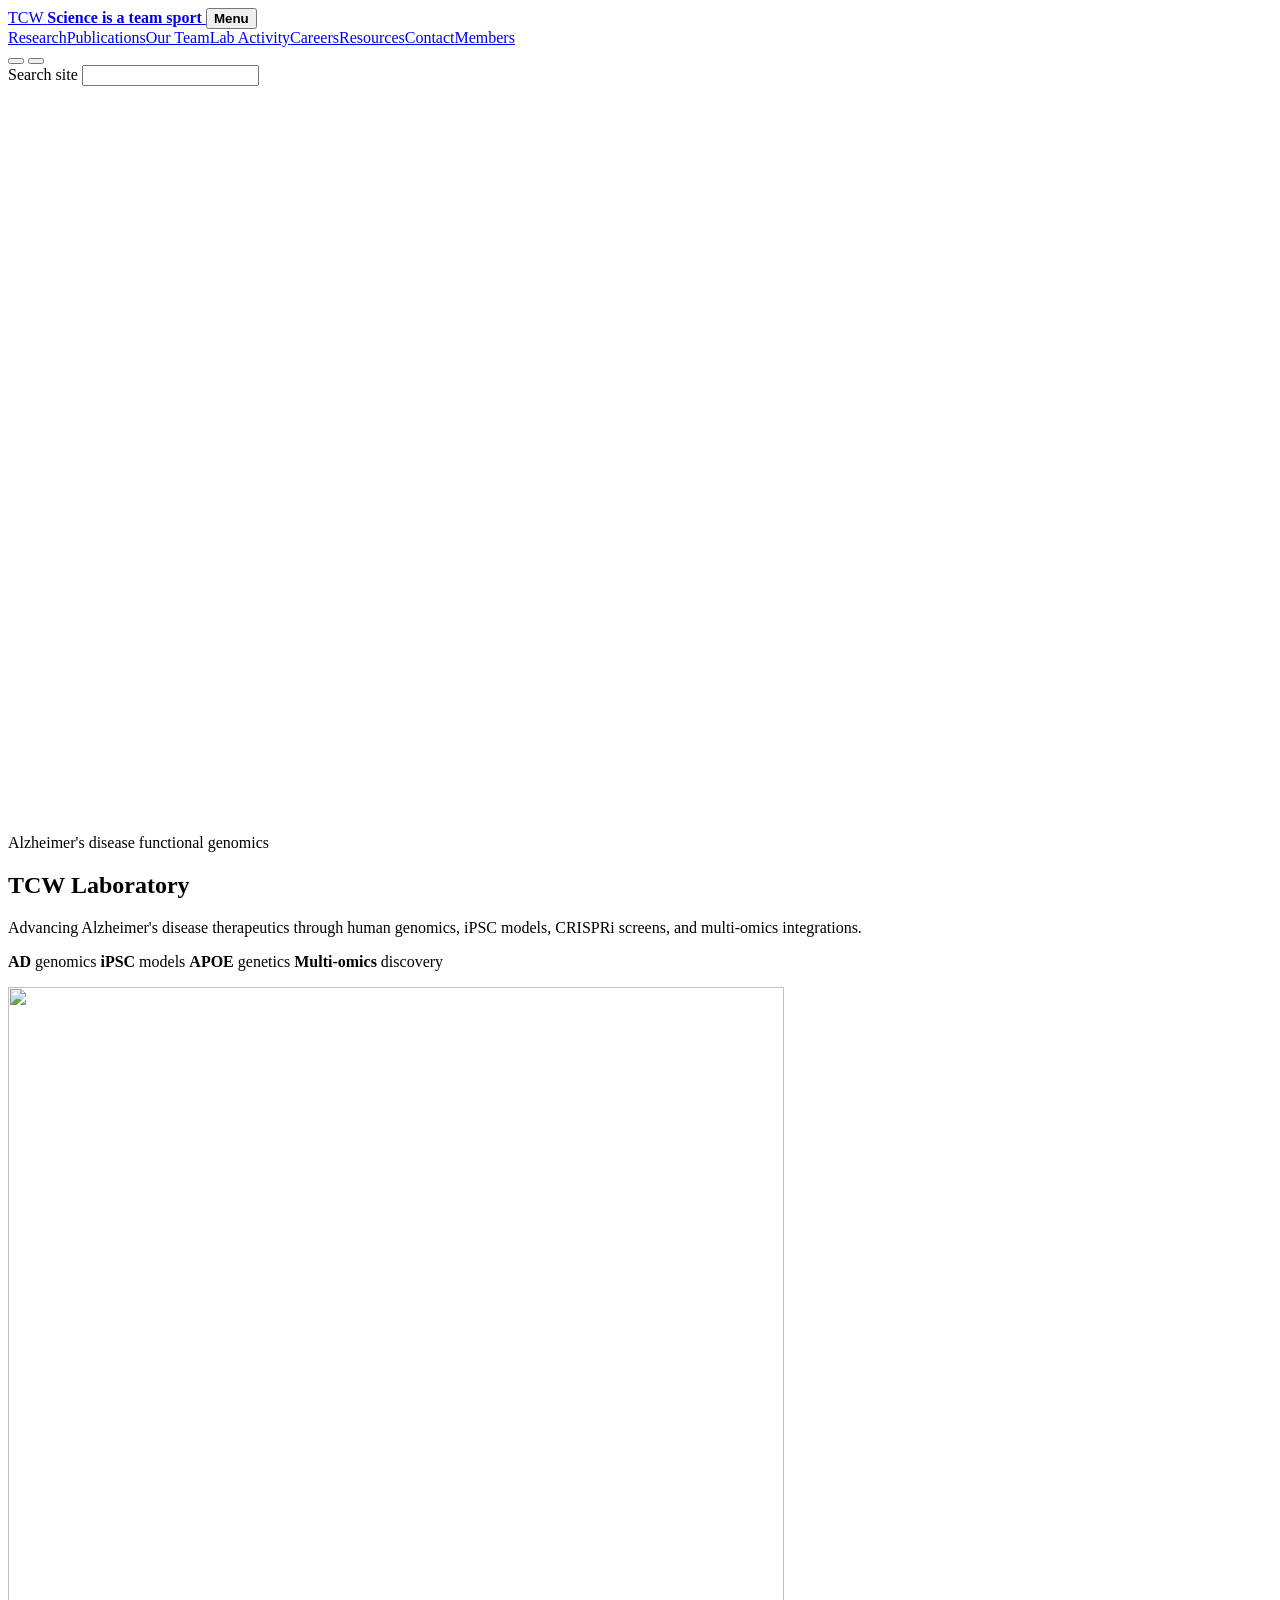
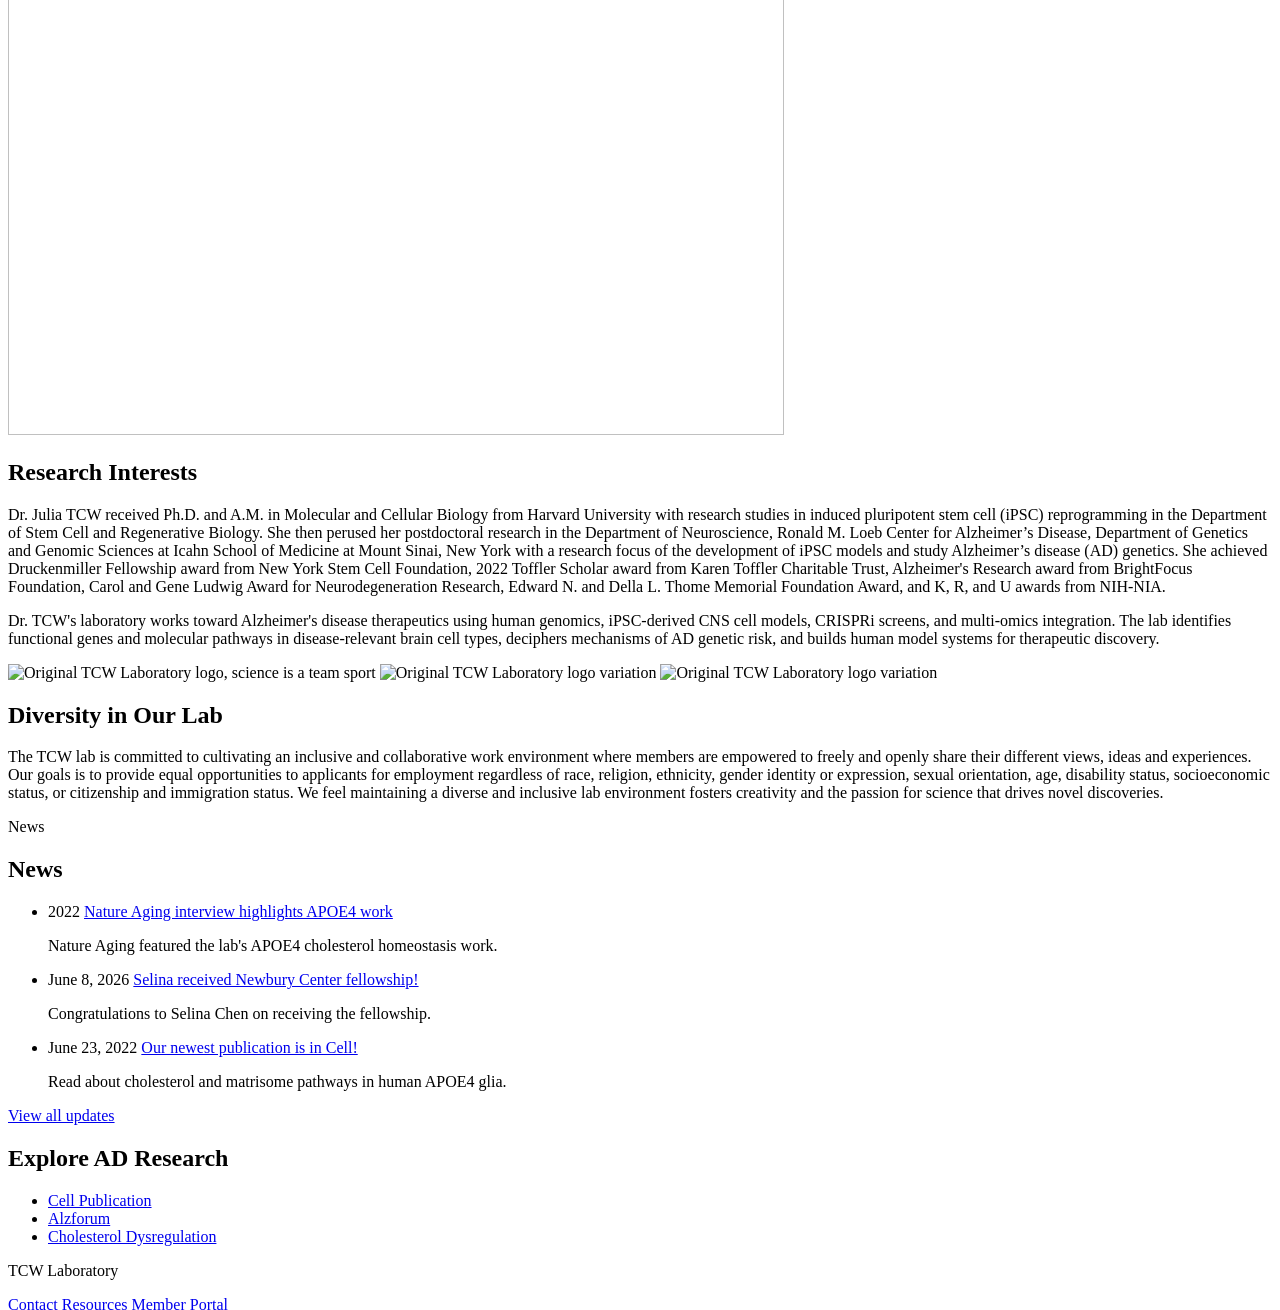
==== index.html @ f15f68be "Swap home and member background motifs" ====
<!doctype html>
<html lang="en" data-theme="light">
<head>
  <meta charset="utf-8">
  <meta name="viewport" content="width=device-width, initial-scale=1">
  <link rel="icon" type="image/png" sizes="512x512" href="/assets/icons/tcw-logo-20260731p.png?v=20260731p">
  <title>Science is a Team Sport | TCW Lab</title>
  <meta name="description" content="Research Interests Dr. Julia TCW received Ph.D. and A.M. in Molecular and Cellular Biology from Harvard University with research studies in induced pluripo...">
  <link rel="stylesheet" href="assets/css/styles.css?v=20260813f">
  <script src="assets/js/site.js?v=20260910a" defer></script>
</head>
<body class="page-home is-home">
  <header class="site-header">
    <a class="brand" href="./" aria-label="TCW Lab home">
      <span class="brand-mark">TCW</span>
      <span class="brand-copy">
        <strong>Science is a team sport</strong>
      </span>
    </a>
    <button class="nav-toggle" type="button" aria-expanded="false" aria-controls="nav-menu"><span></span><span></span><span></span><b>Menu</b></button>
    <nav class="nav-menu" id="nav-menu" aria-label="Primary navigation"><a class="" href="research-programs/">Research</a><a class="" href="publications/">Publications</a><a class="" href="ourteam/">Our Team</a><a class="" href="ourteam/activity/">Lab Activity</a><a class="" href="careers/">Careers</a><a class="" href="resources/">Resources</a><a class="" href="contact/">Contact</a><a class="" href="member/">Members</a></nav>
    <div class="nav-actions">
      <button class="music-toggle" type="button" data-music-toggle aria-pressed="false" aria-label="Allow soft background music" title="Allow music"><span></span></button>
      <button class="search-toggle" type="button" aria-expanded="false" aria-controls="site-search" aria-label="Search site"></button>
    </div>
  </header>
  <form class="site-search" id="site-search" role="search">
    <label>
      <span>Search site</span>
      <input type="search" id="site-search-input" autocomplete="off">
    </label>
    <div class="search-results" id="site-search-results"></div>
  </form>
  <main>
    <section class="hero">
      <div class="glial-field" aria-hidden="true">
        <span class="glial-cell glial-cell-1"></span>
        <span class="glial-cell glial-cell-2"></span>
        <span class="glial-cell glial-cell-3"></span>
        <span class="glial-cell glial-cell-4"></span>
        <span class="glial-cell glial-cell-5"></span>
        <span class="glial-cell glial-cell-6"></span>
        <span class="glial-cell glial-cell-7"></span>
        <span class="glial-cell glial-cell-8"></span>
        <span class="glial-cell glial-cell-9"></span>
        <span class="glial-cell glial-cell-10"></span>
        <span class="glial-cell glial-cell-11"></span>
        <span class="glial-cell glial-cell-12"></span>
        <span class="glial-cell glial-cell-13"></span>
        <span class="glial-cell glial-cell-14"></span>
        <span class="glial-cell glial-cell-15"></span>
        <span class="glial-cell glial-cell-16"></span>
        <span class="glial-cell glial-cell-17"></span>
        <span class="glial-cell glial-cell-18"></span>
        <span class="glial-cell glial-cell-19"></span>
        <span class="glial-cell glial-cell-20"></span>
      </div>
      <div class="hero-inner">
        <p class="hero-eyebrow">Alzheimer's disease functional genomics</p>
        <h1>TCW Laboratory</h1>
        <p class="hero-subtitle">Advancing Alzheimer's disease therapeutics through human genomics, iPSC models, CRISPRi screens, and multi-omics integrations.</p>
        <div class="hero-metrics" aria-label="Research pillars">
          <span><strong>AD</strong> genomics</span>
          <span><strong>iPSC</strong> models</span>
          <span><strong>APOE</strong> genetics</span>
          <span><strong>Multi-omics</strong> discovery</span>
        </div>
      </div>
    </section>
    <section class="wrapper">
      <div class="content-layout has-sidebar">
        <article class="page-content">
          <p><picture><source srcset="assets/images/home-microscopy-collage-clean.webp" type="image/webp"><img loading="lazy" decoding="async" src="assets/images/home-microscopy-collage-clean.png" alt="" class="aligncenter wp-image-169 size-full" width="776" height="1048" /></picture></p>
<h2>Research Interests</h2>
<p>Dr. Julia TCW received Ph.D. and A.M. in Molecular and Cellular Biology from Harvard University with research studies in induced pluripotent stem cell (iPSC) reprogramming in the Department of Stem Cell and Regenerative Biology. She then perused her postdoctoral research in the Department of Neuroscience, Ronald M. Loeb Center for Alzheimer’s Disease, Department of Genetics and Genomic Sciences at Icahn School of Medicine at Mount Sinai, New York with a research focus of the development of iPSC models and study Alzheimer’s disease (AD) genetics. She achieved Druckenmiller Fellowship award from New York Stem Cell Foundation, 2022 Toffler Scholar award from Karen Toffler Charitable Trust, Alzheimer's Research award from BrightFocus Foundation, Carol and Gene Ludwig Award for Neurodegeneration Research, Edward N. and Della L. Thome Memorial Foundation Award, and K, R, and U awards from NIH-NIA.</p>
<p>Dr. TCW's laboratory works toward Alzheimer's disease therapeutics using human genomics, iPSC-derived CNS cell models, CRISPRi screens, and multi-omics integration. The lab identifies functional genes and molecular pathways in disease-relevant brain cell types, deciphers mechanisms of AD genetic risk, and builds human model systems for therapeutic discovery.</p>
<div class="home-logo-strip" aria-label="Original TCW Laboratory logo artwork">
  <img loading="lazy" src="assets/images/tcw-laboratory-logo-2-1-636x472.jpg" alt="Original TCW Laboratory logo, science is a team sport">
  <img loading="lazy" src="assets/images/tcw-laboratory-logo-1-2-636x468.jpg" alt="Original TCW Laboratory logo variation">
  <img loading="lazy" src="assets/images/tcw-laboratory-logo-3-636x471.jpg" alt="Original TCW Laboratory logo variation">
</div>

<h2>Diversity in Our Lab</h2>
<p><span>The TCW lab is committed to cultivating an inclusive and collaborative work environment where members are empowered to freely and openly share their different views, ideas and experiences. Our goals is to provide equal opportunities to applicants for employment regardless of race, religion, ethnicity, gender identity or expression, sexual orientation, age, disability status, socioeconomic status, or citizenship and immigration status. We feel maintaining a diverse and inclusive lab environment fosters creativity and the passion for science that drives novel discoveries.</span></p>
        </article>
        
    <aside class="sidebar-stack" aria-label="Explore more">
      <section class="sidebar-card" aria-labelledby="home-news-title">
        <div class="section-kicker">News</div>
        <h2 id="home-news-title">News</h2>
        <ul class="sidebar-news-list">
          <li>
            <time>2022</time>
            <a href="https://www.nature.com/articles/s43587-022-00256-2.epdf?sharing_token=GrUQ68XperuvW8iguf1MMdRgN0jAjWel9jnR3ZoTv0Pnvp0rwzcstVsDzMecyAHcFbe-FD23JvAay-bQAYgo06TgH6niiUEuX54lyopUMKMM7nhMa8x1OG311rOZaKUXClm1imnT-lPUwXIr7tibKD42dQ9bdgnknlqXozRS3X0%3D">Nature Aging interview highlights APOE4 work</a>
            <p>Nature Aging featured the lab's APOE4 cholesterol homeostasis work.</p>
          </li>
          <li>
            <time>June 8, 2026</time>
            <a href="posts/selina-received-newbury-center-fellowship/">Selina received Newbury Center fellowship!</a>
            <p>Congratulations to Selina Chen on receiving the fellowship.</p>
          </li>
          <li>
            <time>June 23, 2022</time>
            <a href="posts/analysis-of-cholesterol-and-matrisome-pathways-in-glia-is-published-in-molecular-cell/">Our newest publication is in Cell!</a>
            <p>Read about cholesterol and matrisome pathways in human APOE4 glia.</p>
          </li>
        </ul>
        <a class="text-link" href="ourteam/activity/">View all updates</a>
      </section>
      <section class="sidebar-card" aria-labelledby="related-links-title">
        <h2 id="related-links-title">Explore AD Research</h2>
        <ul>
          <li><a href="https://www.cell.com/cell/fulltext/S0092-8674(22)00648-1">Cell Publication</a></li>
          <li><a href="https://www.alzforum.org/">Alzforum</a></li>
          <li><a href="https://www.alzforum.org/news/research-news/cholesterol-dysregulation-early-step-tau-pathology">Cholesterol Dysregulation</a></li>
        </ul>
      </section>
    </aside>
      </div>
    </section>
  </main>
  <footer class="site-footer">
    <p>TCW Laboratory</p>
    <nav aria-label="Footer navigation">
      <a href="contact/">Contact</a>
      <a href="resources/">Resources</a>
      <a href="member/">Member Portal</a>
    </nav>
  </footer>
</body>
</html>
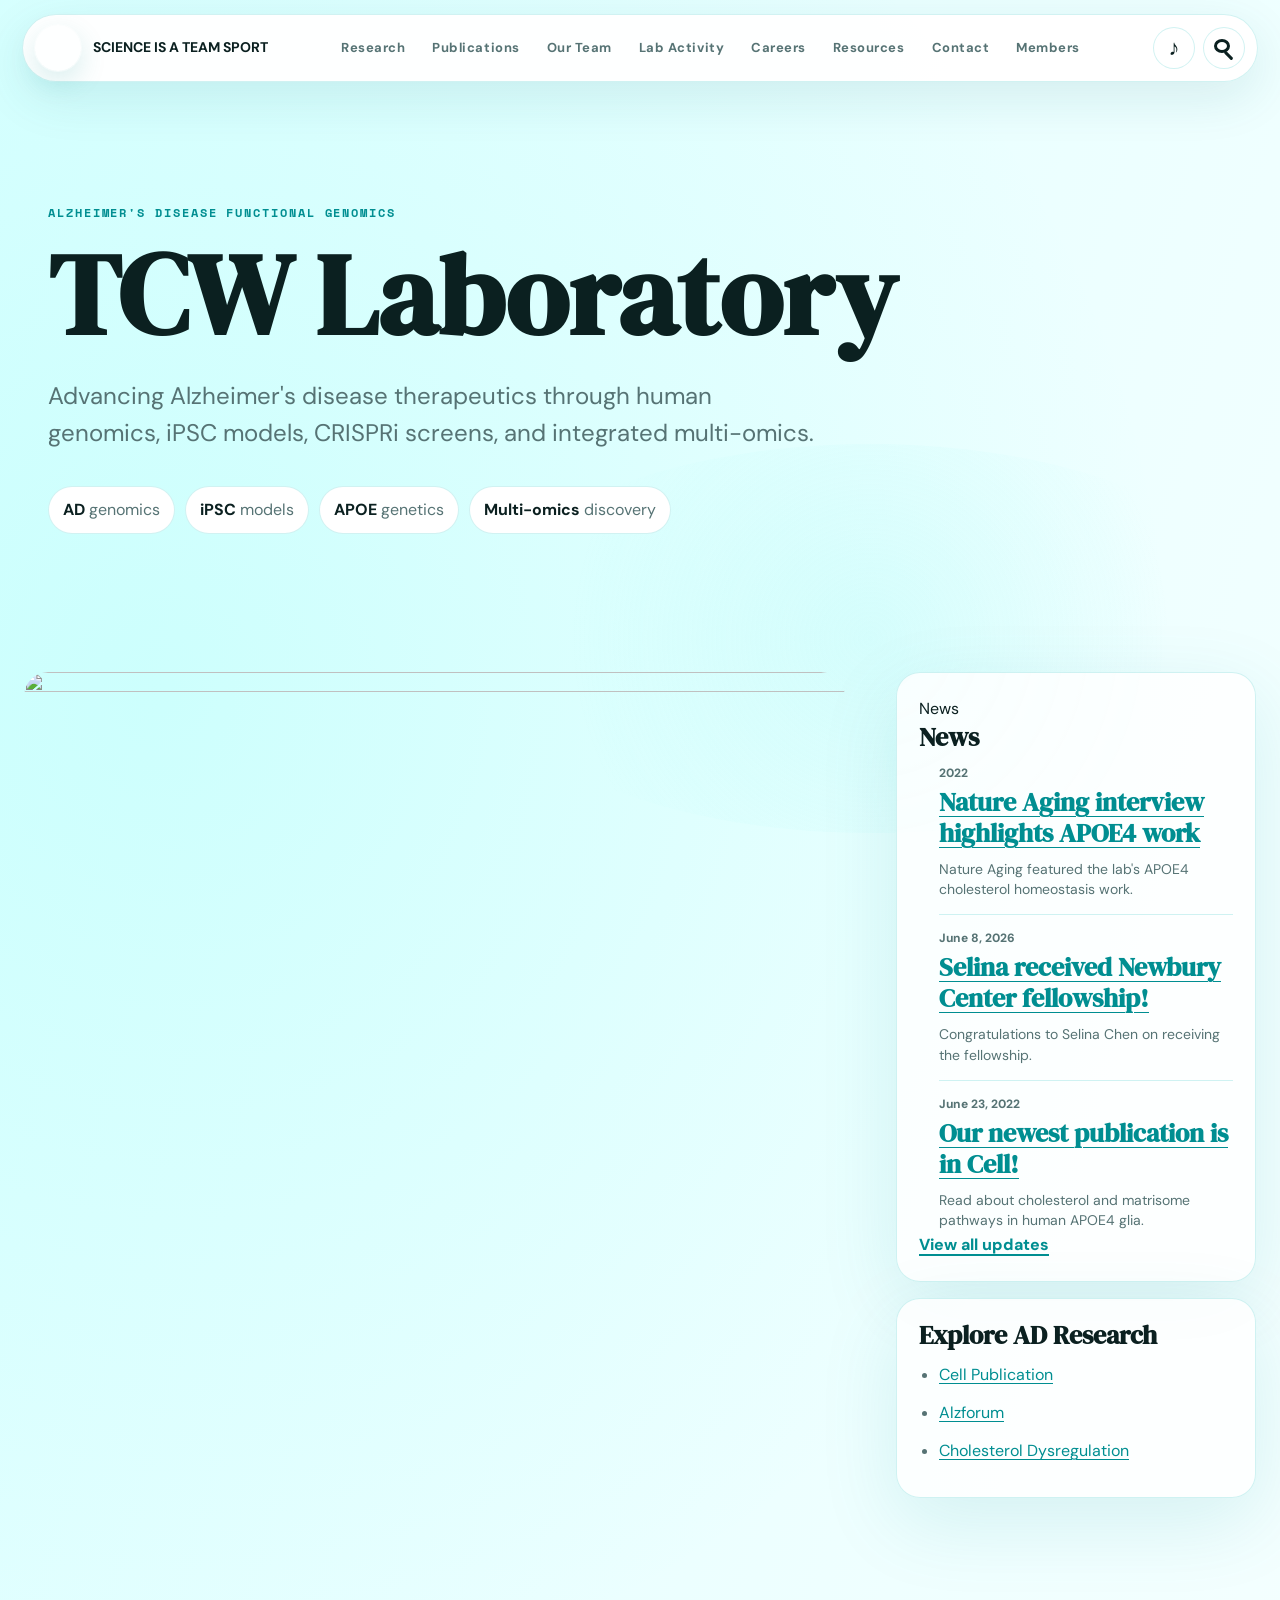
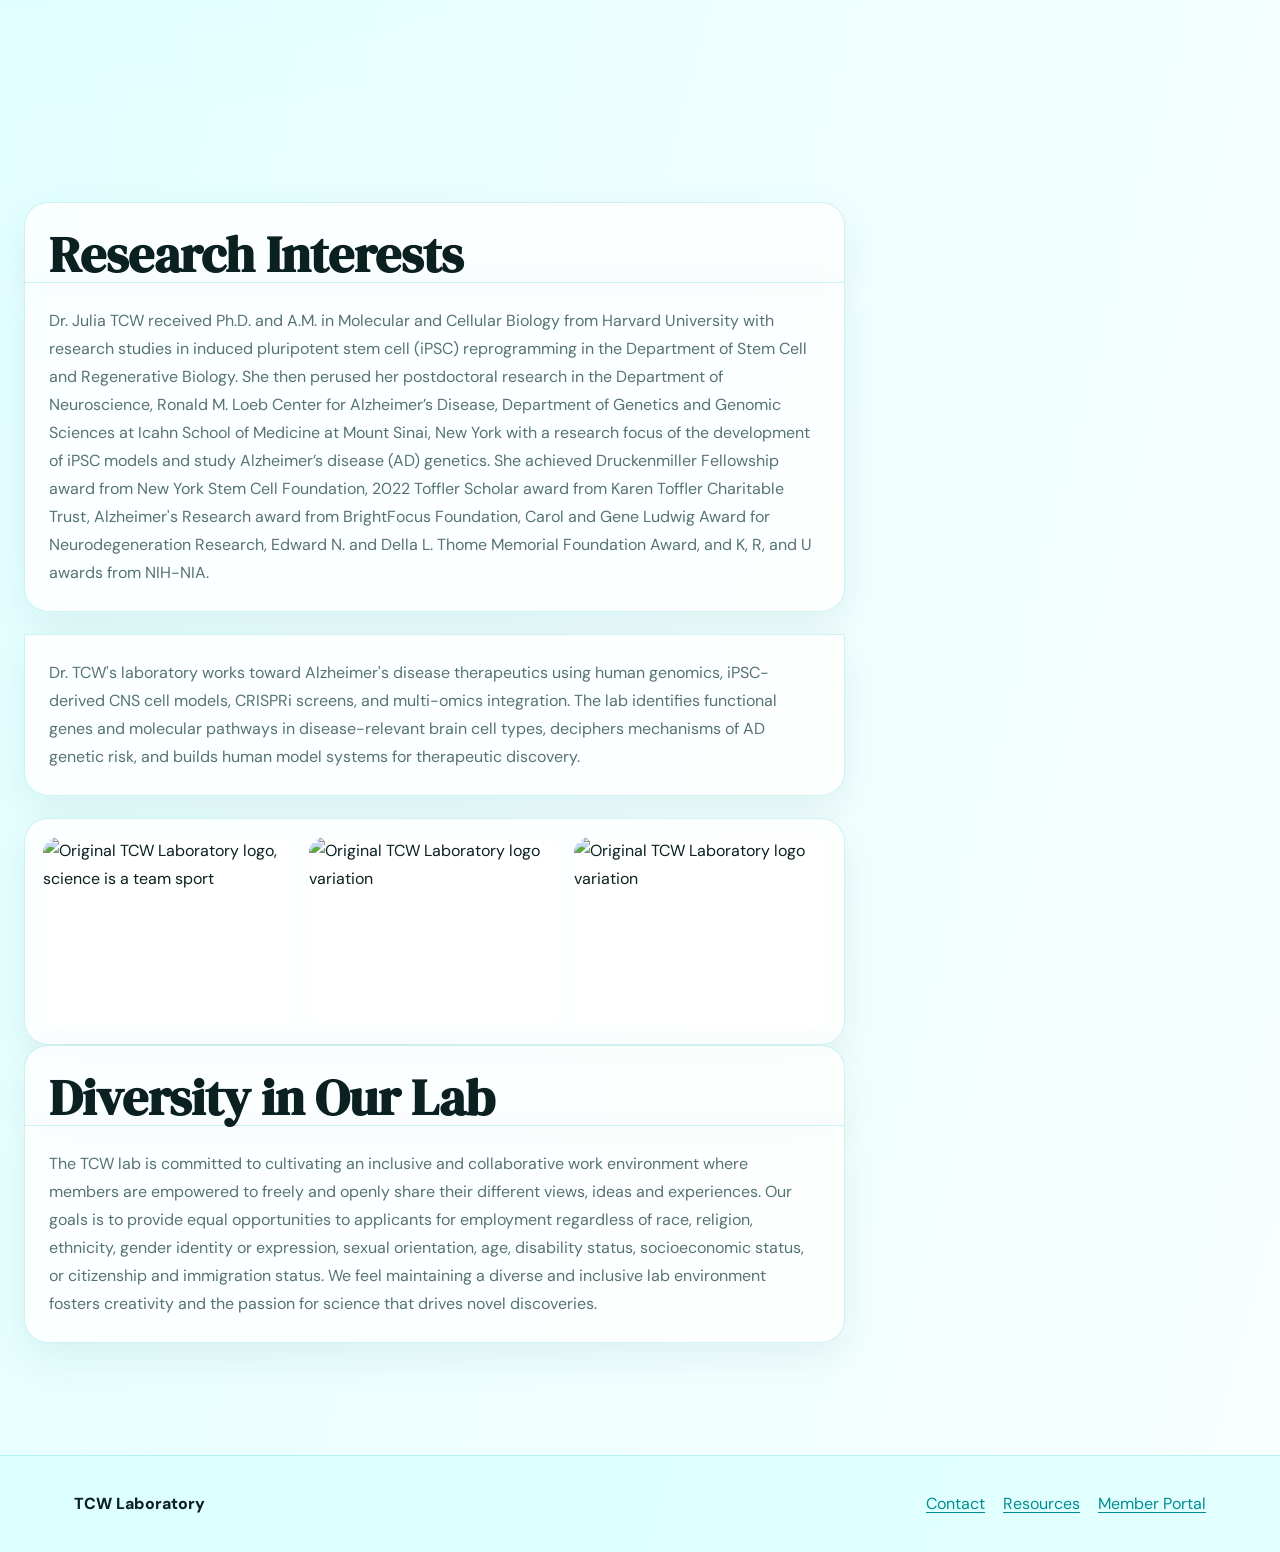
==== commit 2e52a16f: "Update member dashboard resources" ====
--- a/index.html
+++ b/index.html
@@ -6,7 +6,7 @@
   <link rel="icon" type="image/png" sizes="512x512" href="/assets/icons/tcw-logo-20260731p.png?v=20260731p">
   <title>Science is a Team Sport | TCW Lab</title>
   <meta name="description" content="Research Interests Dr. Julia TCW received Ph.D. and A.M. in Molecular and Cellular Biology from Harvard University with research studies in induced pluripo...">
-  <link rel="stylesheet" href="assets/css/styles.css?v=20260813f">
+  <link rel="stylesheet" href="assets/css/styles.css?v=20260910d">
   <script src="assets/js/site.js?v=20260910a" defer></script>
 </head>
 <body class="page-home is-home">
@@ -58,7 +58,7 @@
       <div class="hero-inner">
         <p class="hero-eyebrow">Alzheimer's disease functional genomics</p>
         <h1>TCW Laboratory</h1>
-        <p class="hero-subtitle">Advancing Alzheimer's disease therapeutics through human genomics, iPSC models, CRISPRi screens, and multi-omics integrations.</p>
+        <p class="hero-subtitle">Advancing Alzheimer's disease therapeutics through human genomics, iPSC models, CRISPRi screens, and integrated multi-omics.</p>
         <div class="hero-metrics" aria-label="Research pillars">
           <span><strong>AD</strong> genomics</span>
           <span><strong>iPSC</strong> models</span>
--- a/assets/css/styles.css
+++ b/assets/css/styles.css
@@ -0,0 +1,2032 @@
+@import url("https://fonts.googleapis.com/css2?family=DM+Serif+Display:ital@0;1&family=DM+Sans:wght@300;400;500;600;700&family=Space+Mono:wght@400;700&display=swap");
+
+:root {
+  color-scheme: light;
+  --bg: #efffff;
+  --bg-soft: #d9ffff;
+  --surface: rgba(255, 255, 255, 0.82);
+  --surface-strong: #ffffff;
+  --ink: #0b2020;
+  --muted: #567374;
+  --line: rgba(0, 181, 184, 0.18);
+  --teal: #A2F8F6;
+  --teal-soft: rgba(162, 248, 246, 0.32);
+  --teal-deep: #008e91;
+  --aqua: #A2F8F6;
+  --blue: #6ee8e5;
+  --violet: #A2F8F6;
+  --shadow: 0 24px 80px rgba(0, 142, 145, 0.12);
+  --radius: 28px;
+  --max: 1180px;
+}
+
+html[data-theme="dark"] {
+  color-scheme: dark;
+  --bg: #071112;
+  --bg-soft: #0d1e20;
+  --surface: rgba(14, 30, 32, 0.78);
+  --surface-strong: #102527;
+  --ink: #eafffd;
+  --muted: #95bfc1;
+  --line: rgba(126, 248, 242, 0.18);
+  --teal: #A2F8F6;
+  --teal-soft: rgba(162, 248, 246, 0.14);
+  --teal-deep: #4dd6d2;
+  --blue: #8db5ff;
+  --violet: #b4aaff;
+  --shadow: 0 24px 80px rgba(0, 0, 0, 0.36);
+}
+
+*,
+*::before,
+*::after {
+  box-sizing: border-box;
+}
+
+html {
+  scroll-behavior: smooth;
+}
+
+body {
+  min-height: 100vh;
+  margin: 0;
+  background:
+    radial-gradient(circle at 8% 20%, rgba(117, 244, 240, 0.24), transparent 34%),
+    radial-gradient(circle at 78% 18%, rgba(162, 248, 246, 0.16), transparent 34%),
+    linear-gradient(112deg, rgba(162, 248, 246, 0.3), rgba(239, 255, 255, 0.7) 56%, rgba(217, 255, 255, 0.38)),
+    var(--bg);
+  color: var(--ink);
+  font-family: "DM Sans", Arial, Helvetica, sans-serif;
+  font-size: 16px;
+  line-height: 1.75;
+  overflow-x: hidden;
+}
+
+body.page-home {
+  background:
+    radial-gradient(circle at 12% 22%, rgba(99, 255, 242, 0.16), transparent 38%),
+    linear-gradient(105deg, #dcffff 0%, #efffff 62%, #f8ffff 100%);
+}
+
+body.intro-lock {
+  overflow: hidden;
+}
+
+.site-intro {
+  position: fixed;
+  inset: 0;
+  z-index: 999;
+  display: grid;
+  place-items: center;
+  padding: 24px;
+  background:
+    radial-gradient(circle at 50% 42%, rgba(162, 248, 246, 0.42), transparent 28%),
+    radial-gradient(circle at 20% 18%, rgba(255, 217, 102, 0.16), transparent 24%),
+    radial-gradient(circle at 78% 28%, rgba(216, 144, 255, 0.15), transparent 26%),
+    linear-gradient(145deg, #f7ffff, #d9ffff 58%, #ecfffd);
+  color: #061112;
+  text-align: center;
+  transition: opacity 720ms ease, visibility 720ms ease;
+}
+
+.site-intro::before,
+.site-intro::after {
+  content: "";
+  position: absolute;
+  width: min(72vw, 720px);
+  aspect-ratio: 1;
+  border: 1px solid rgba(0, 142, 145, 0.12);
+  border-radius: 50%;
+  animation: intro-orbit 6s ease-in-out infinite;
+}
+
+.site-intro::after {
+  width: min(58vw, 520px);
+  animation-delay: -2.5s;
+}
+
+.site-intro.leaving {
+  opacity: 0;
+  visibility: hidden;
+}
+
+.site-intro > * {
+  position: relative;
+  z-index: 1;
+}
+
+.intro-mark {
+  display: grid;
+  place-items: center;
+  width: 116px;
+  height: 116px;
+  margin: 0 auto 24px;
+  border-radius: 50%;
+  background: url("../icons/tcw-logo-20260731p.png") center / cover no-repeat;
+  color: transparent;
+  box-shadow: 0 22px 58px rgba(0, 142, 145, 0.22);
+  text-indent: -999px;
+  overflow: hidden;
+  animation: intro-heartbeat 1.45s ease-in-out infinite;
+}
+
+.intro-kicker {
+  margin: 16px 0 0;
+  color: var(--teal-deep);
+  font-family: "Space Mono", monospace;
+  font-size: 13px;
+  font-weight: 700;
+  letter-spacing: 0.18em;
+  text-transform: uppercase;
+}
+
+.site-intro h2 {
+  max-width: 900px;
+  margin: 0;
+  font-size: clamp(62px, 12vw, 142px);
+  line-height: 0.95;
+}
+
+.intro-music {
+  appearance: none;
+  margin-top: 18px;
+  border: 1px solid rgba(0, 142, 145, 0.34);
+  border-radius: 999px;
+  background: rgba(255, 255, 255, 0.84);
+  color: #061112;
+  cursor: pointer;
+  font: inherit;
+  font-size: 14px;
+  font-weight: 800;
+  min-height: 38px;
+  padding: 8px 18px;
+  box-shadow: 0 10px 28px rgba(0, 142, 145, 0.16);
+}
+
+.intro-music[aria-pressed="true"] {
+  background: #061112;
+  color: #efffff;
+}
+
+.intro-pulse {
+  display: flex;
+  justify-content: center;
+  gap: 10px;
+  margin-top: 28px;
+}
+
+.intro-pulse span {
+  width: 9px;
+  height: 9px;
+  border-radius: 50%;
+  background: var(--teal-deep);
+  animation: intro-dot 1.2s ease-in-out infinite;
+}
+
+.intro-pulse span:nth-child(2) {
+  animation-delay: 0.18s;
+  background: #61c648;
+}
+
+.intro-pulse span:nth-child(3) {
+  animation-delay: 0.36s;
+  background: #dc3a5f;
+}
+
+@keyframes intro-heartbeat {
+  0%, 34%, 100% { transform: scale(1); }
+  12% { transform: scale(1.08); }
+  22% { transform: scale(0.985); }
+}
+
+@keyframes intro-orbit {
+  0%, 100% { transform: scale(0.92) rotate(0deg); opacity: 0.38; }
+  50% { transform: scale(1.04) rotate(8deg); opacity: 0.7; }
+}
+
+@keyframes intro-dot {
+  0%, 100% { transform: translateY(0); opacity: 0.42; }
+  45% { transform: translateY(-8px); opacity: 1; }
+}
+
+a {
+  color: var(--teal-deep);
+  text-decoration-thickness: 1px;
+  text-underline-offset: 0.18em;
+}
+
+a:hover,
+a:focus {
+  color: var(--teal-deep);
+}
+
+img {
+  max-width: 100%;
+  height: auto;
+}
+
+.site-header {
+  position: sticky;
+  top: 0;
+  z-index: 50;
+  display: grid;
+  grid-template-columns: auto minmax(0, 1fr) auto;
+  align-items: center;
+  gap: clamp(10px, 1.3vw, 18px);
+  width: min(calc(100% - 28px), 1320px);
+  margin: 14px auto 0;
+  padding: 10px 12px;
+  border: 1px solid var(--line);
+  border-radius: 999px;
+  background: color-mix(in srgb, var(--surface-strong) 96%, transparent);
+  box-shadow: 0 16px 50px rgba(18, 102, 106, 0.11);
+  backdrop-filter: none;
+}
+
+.page-home .site-header {
+  width: min(calc(100% - 44px), 1480px);
+}
+
+.brand {
+  display: inline-flex;
+  align-items: center;
+  gap: 12px;
+  min-width: 0;
+  color: var(--ink);
+  text-decoration: none;
+}
+
+.brand-mark {
+  display: inline-flex;
+  align-items: center;
+  justify-content: center;
+  width: 46px;
+  height: 46px;
+  border-radius: 50%;
+  background: url("../icons/tcw-logo-20260731p.png") center / cover no-repeat;
+  color: transparent;
+  font-family: "DM Serif Display", Georgia, serif;
+  font-size: 17px;
+  font-weight: 700;
+  letter-spacing: 0.01em;
+  box-shadow: 0 0 0 1px rgba(255, 255, 255, 0.5), 0 10px 28px rgba(0, 142, 145, 0.16);
+  overflow: hidden;
+  text-indent: -999px;
+  animation: logo-heartbeat 4.8s ease-in-out infinite;
+}
+
+@keyframes logo-heartbeat {
+  0%, 12%, 28%, 100% { transform: scale(1); }
+  15% { transform: scale(1.07); }
+  20% { transform: scale(0.985); }
+  24% { transform: scale(1.045); }
+}
+
+.brand-copy strong {
+  display: block;
+  max-width: 190px;
+  font-size: 14px;
+  font-weight: 700;
+  line-height: 1.12;
+  text-transform: uppercase;
+}
+
+.nav-menu {
+  display: flex;
+  justify-content: center;
+  gap: 4px;
+  min-width: 0;
+}
+
+.nav-menu a {
+  display: inline-flex;
+  align-items: center;
+  min-height: 40px;
+  border-radius: 999px;
+  color: var(--muted);
+  font-size: 13px;
+  font-weight: 700;
+  letter-spacing: 0.04em;
+  padding: 0 clamp(9px, 0.9vw, 13px);
+  text-decoration: none;
+  white-space: nowrap;
+  transition: background 180ms ease, color 180ms ease, transform 180ms ease;
+}
+
+.nav-menu a:hover,
+.nav-menu a:focus {
+  color: var(--ink);
+  background: var(--teal-soft);
+}
+
+.nav-menu a.active {
+  background: var(--ink);
+  color: var(--bg);
+}
+
+.nav-actions {
+  display: inline-flex;
+  gap: 8px;
+}
+
+.nav-toggle,
+.search-toggle,
+.music-toggle {
+  appearance: none;
+  border: 1px solid var(--line);
+  border-radius: 999px;
+  background: var(--surface);
+  color: var(--ink);
+  cursor: pointer;
+}
+
+.nav-toggle {
+  display: none;
+  align-items: center;
+  justify-content: center;
+  gap: 5px;
+  width: 42px;
+  min-height: 42px;
+  padding: 0;
+}
+
+.nav-toggle span {
+  display: block;
+  width: 5px;
+  height: 5px;
+  margin: 0;
+  background: currentColor;
+  border-radius: 50%;
+}
+
+.nav-toggle b {
+  position: absolute;
+  width: 1px;
+  height: 1px;
+  overflow: hidden;
+  clip: rect(0 0 0 0);
+}
+
+.music-toggle,
+.search-toggle {
+  position: relative;
+  width: 42px;
+  height: 42px;
+}
+
+.music-toggle span {
+  position: absolute;
+  inset: 9px;
+}
+
+.music-toggle span::before {
+  content: "\266A";
+  position: absolute;
+  inset: 0;
+  display: grid;
+  place-items: center;
+  color: var(--ink);
+  font-size: 22px;
+  font-weight: 900;
+  line-height: 1;
+}
+
+.music-toggle[aria-pressed="true"] {
+  background: var(--ink);
+  color: var(--bg);
+}
+
+.music-toggle[aria-pressed="true"] span::before {
+  color: var(--bg);
+}
+
+.music-toggle[aria-pressed="true"]::after {
+  content: "";
+  position: absolute;
+  right: 9px;
+  top: 9px;
+  width: 7px;
+  height: 7px;
+  border-radius: 50%;
+  background: #61c648;
+  box-shadow: 0 0 0 5px rgba(97, 198, 72, 0.16);
+}
+
+.search-toggle::before {
+  content: "";
+  position: absolute;
+  inset: 11px 14px 15px 10px;
+  border: 3px solid currentColor;
+  border-radius: 50%;
+}
+
+.search-toggle::after {
+  content: "";
+  position: absolute;
+  right: 10px;
+  bottom: 11px;
+  width: 11px;
+  height: 3px;
+  border-radius: 99px;
+  background: currentColor;
+  transform: rotate(45deg);
+}
+
+.site-search {
+  display: none;
+  width: min(calc(100% - 36px), 760px);
+  margin: 12px auto 0;
+  border: 1px solid var(--line);
+  border-radius: 24px;
+  background: var(--surface-strong);
+  padding: 18px;
+  box-shadow: var(--shadow);
+}
+
+.site-search.open {
+  display: block;
+}
+
+.site-search label {
+  display: grid;
+  gap: 8px;
+  font-weight: 700;
+}
+
+.site-search input,
+.form-shell input,
+.form-shell select,
+.form-shell textarea {
+  width: 100%;
+  border: 1px solid var(--line);
+  border-radius: 16px;
+  background: var(--surface-strong);
+  color: var(--ink);
+  font: inherit;
+  line-height: 1.35;
+  padding: 12px 14px;
+}
+
+.form-shell input[type="file"] {
+  padding: 11px 14px;
+}
+
+.honeypot {
+  position: absolute;
+  left: -9999px;
+  opacity: 0;
+  pointer-events: none;
+}
+
+.search-results {
+  display: grid;
+  gap: 8px;
+  margin-top: 12px;
+}
+
+.search-results a {
+  display: block;
+  border: 1px solid var(--line);
+  border-radius: 16px;
+  background: var(--bg-soft);
+  padding: 12px 14px;
+  text-decoration: none;
+}
+
+.hero {
+  position: relative;
+  min-height: clamp(420px, 66vh, 720px);
+  display: grid;
+  align-items: center;
+  overflow: visible;
+  isolation: isolate;
+  margin-top: -96px;
+  background: transparent;
+  padding: 216px 24px 80px;
+}
+
+.is-home .hero {
+  background: transparent;
+}
+
+.hero::before {
+  content: "";
+  position: absolute;
+  inset: auto 0 -35% 36%;
+  height: 62%;
+  border-radius: 50%;
+  background: radial-gradient(circle, rgba(162, 248, 246, 0.24), transparent 66%);
+  filter: none;
+  pointer-events: none;
+  z-index: 1;
+}
+
+.glial-field {
+  position: absolute;
+  inset: 0 0 -150px;
+  z-index: 0;
+  overflow: hidden;
+  pointer-events: none;
+  -webkit-mask-image: linear-gradient(to bottom, transparent 0%, #000 7%, #000 72%, rgba(0, 0, 0, 0.58) 86%, transparent 100%);
+  mask-image: linear-gradient(to bottom, transparent 0%, #000 7%, #000 72%, rgba(0, 0, 0, 0.58) 86%, transparent 100%);
+}
+
+.glial-canvas {
+  position: absolute;
+  inset: 0;
+  z-index: 0;
+  display: block;
+  width: 100%;
+  height: 100%;
+  pointer-events: none;
+  filter: blur(0.18px) saturate(1.28);
+}
+
+.glial-cell {
+  position: absolute;
+  left: var(--x);
+  top: var(--y);
+  --dx: 18px;
+  --dy: 14px;
+  --tx: -10px;
+  --ty: 12px;
+  --mx: 24px;
+  --my: -18px;
+  --nx: -22px;
+  --ny: 20px;
+  --turn: 5deg;
+  --spin: 18deg;
+  --pulse: 7s;
+  --dur: 14s;
+  --delay: 0s;
+  --cell: #49f1ec;
+  --core: #fff3a1;
+  --nucleus: #009ca1;
+  width: var(--s);
+  aspect-ratio: 1;
+  opacity: var(--o);
+  background: transparent;
+  transform: translate3d(-50%, -50%, 0) rotate(var(--r)) scaleX(var(--sx, 1));
+  transform-origin: 50% 50%;
+  animation: glial-drift-loop var(--dur) cubic-bezier(0.45, 0, 0.25, 1) var(--delay) infinite;
+  backface-visibility: hidden;
+  contain: layout paint style;
+  will-change: transform;
+}
+
+.glial-field.canvas-active .glial-cell {
+  animation: none;
+  opacity: 0;
+}
+
+.glial-cell::before,
+.glial-cell::after {
+  content: "";
+  position: absolute;
+  inset: 0;
+}
+
+.glial-cell::before {
+  border-radius: 50%;
+  background:
+    radial-gradient(circle at 50% 50%, color-mix(in srgb, var(--cell) 50%, white) 0 16%, transparent 17%),
+    radial-gradient(ellipse at 50% 50%, color-mix(in srgb, var(--cell) 72%, white) 0 34%, transparent 35%),
+    radial-gradient(ellipse at 18% 48%, color-mix(in srgb, var(--cell) 68%, white) 0 10%, transparent 11%),
+    radial-gradient(ellipse at 82% 48%, color-mix(in srgb, var(--cell) 68%, white) 0 10%, transparent 11%),
+    radial-gradient(ellipse at 52% 16%, color-mix(in srgb, var(--cell) 64%, white) 0 9%, transparent 10%),
+    radial-gradient(ellipse at 50% 84%, color-mix(in srgb, var(--cell) 64%, white) 0 9%, transparent 10%);
+  transform-origin: 50% 50%;
+  animation: glial-shape-pulse var(--pulse) ease-in-out var(--delay) infinite;
+  will-change: transform, opacity;
+}
+
+.glial-cell::after {
+  inset: 34%;
+  border: 2px solid color-mix(in srgb, var(--cell) 64%, white);
+  border-radius: 50%;
+  background:
+    radial-gradient(circle at 54% 46%, white 0 13%, transparent 14%),
+    radial-gradient(circle, var(--core) 0 52%, var(--nucleus) 53% 100%);
+  transform-origin: 50% 50%;
+  animation: glial-core-pulse calc(var(--pulse) * 0.72) ease-in-out var(--delay) infinite;
+  will-change: transform;
+}
+
+.glial-cell-1,
+.glial-cell-7,
+.glial-cell-13,
+.glial-cell-19 { --cell: #2bf8f2; --core: #efffff; --nucleus: #00aeb2; }
+
+.glial-cell-2,
+.glial-cell-8,
+.glial-cell-14,
+.glial-cell-20 { --cell: #cb85ff; --core: #fff7b1; --nucleus: #9e59e8; }
+
+.glial-cell-3,
+.glial-cell-9,
+.glial-cell-15 { --cell: #c6f25a; --core: #fff3a1; --nucleus: #7fb934; }
+
+.glial-cell-4,
+.glial-cell-10,
+.glial-cell-16 { --cell: #7fdcff; --core: #f6ffff; --nucleus: #1499d1; }
+
+.glial-cell-5,
+.glial-cell-11,
+.glial-cell-17 { --cell: #ffe05a; --core: #fff8c8; --nucleus: #d8a900; }
+
+.glial-cell-6,
+.glial-cell-12,
+.glial-cell-18 { --cell: #ff9ad9; --core: #fff0ad; --nucleus: #df58b2; }
+
+.glial-cell-1 { --x: 4%; --y: 17%; --s: 96px; --o: 0.86; --r: -18deg; --sx: 1.08; --dx: 52px; --dy: -38px; --tx: -34px; --ty: 31px; --mx: 76px; --my: 21px; --nx: -48px; --ny: -28px; --turn: 18deg; --spin: 42deg; --pulse: 6.2s; --dur: 14s; --delay: -1.2s; }
+.glial-cell-2 { --x: 17%; --y: 11%; --s: 52px; --o: 0.76; --r: 22deg; --dx: -38px; --dy: 44px; --tx: 31px; --ty: -26px; --mx: -58px; --my: -19px; --nx: 43px; --ny: 35px; --turn: 16deg; --spin: -36deg; --pulse: 5.4s; --dur: 11.5s; --delay: -3.8s; }
+.glial-cell-3 { --x: 30%; --y: 21%; --s: 74px; --o: 0.7; --r: -9deg; --dx: 54px; --dy: 39px; --tx: -36px; --ty: -42px; --mx: 24px; --my: 55px; --nx: -58px; --ny: 8px; --turn: 17deg; --spin: 40deg; --pulse: 6.8s; --dur: 15.5s; --delay: -2.4s; }
+.glial-cell-4 { --x: 45%; --y: 13%; --s: 58px; --o: 0.72; --r: 15deg; --sx: 0.92; --dx: -48px; --dy: -33px; --tx: 41px; --ty: 28px; --mx: -19px; --my: 52px; --nx: 55px; --ny: -18px; --turn: 15deg; --spin: -38deg; --pulse: 5.9s; --dur: 12.8s; --delay: -0.7s; }
+.glial-cell-5 { --x: 62%; --y: 19%; --s: 68px; --o: 0.78; --r: -24deg; --dx: 62px; --dy: -35px; --tx: -39px; --ty: 36px; --mx: 50px; --my: 48px; --nx: -66px; --ny: -12px; --turn: 18deg; --spin: 46deg; --pulse: 6.4s; --dur: 14.5s; --delay: -4.1s; }
+.glial-cell-6 { --x: 86%; --y: 16%; --s: 88px; --o: 0.82; --r: 28deg; --dx: -66px; --dy: 42px; --tx: 44px; --ty: -34px; --mx: -28px; --my: -57px; --nx: 62px; --ny: 24px; --turn: 17deg; --spin: -44deg; --pulse: 6.7s; --dur: 15s; --delay: -2s; }
+.glial-cell-7 { --x: 97%; --y: 38%; --s: 118px; --o: 0.68; --r: -12deg; --dx: -82px; --dy: -54px; --tx: 48px; --ty: 38px; --mx: -64px; --my: 52px; --nx: 22px; --ny: -66px; --turn: 14deg; --spin: 34deg; --pulse: 7.3s; --dur: 17s; --delay: -5.4s; }
+.glial-cell-8 { --x: 7%; --y: 73%; --s: 82px; --o: 0.76; --r: 8deg; --dx: 54px; --dy: 56px; --tx: -42px; --ty: -31px; --mx: 67px; --my: -24px; --nx: -28px; --ny: 46px; --turn: 17deg; --spin: -42deg; --pulse: 6.1s; --dur: 13.8s; --delay: -3.1s; }
+.glial-cell-9 { --x: 22%; --y: 76%; --s: 48px; --o: 0.86; --r: -33deg; --dx: -39px; --dy: 48px; --tx: 35px; --ty: -39px; --mx: -54px; --my: -25px; --nx: 46px; --ny: 30px; --turn: 16deg; --spin: 38deg; --pulse: 5.2s; --dur: 11s; --delay: -1.8s; }
+.glial-cell-10 { --x: 43%; --y: 75%; --s: 58px; --o: 0.64; --r: 19deg; --sx: 1.12; --dx: 49px; --dy: -52px; --tx: -38px; --ty: 35px; --mx: 16px; --my: 57px; --nx: -55px; --ny: -21px; --turn: 15deg; --spin: -36deg; --pulse: 5.8s; --dur: 12.5s; --delay: -4.7s; }
+.glial-cell-11 { --x: 62%; --y: 55%; --s: 92px; --o: 0.7; --r: -7deg; --dx: -58px; --dy: 43px; --tx: 41px; --ty: -33px; --mx: -62px; --my: -34px; --nx: 55px; --ny: 30px; --turn: 18deg; --spin: 44deg; --pulse: 7s; --dur: 16s; --delay: -2.8s; }
+.glial-cell-12 { --x: 78%; --y: 48%; --s: 64px; --o: 0.86; --r: 31deg; --dx: 44px; --dy: -46px; --tx: -41px; --ty: 28px; --mx: 58px; --my: 22px; --nx: -24px; --ny: -50px; --turn: 15deg; --spin: -40deg; --pulse: 5.5s; --dur: 12s; --delay: -1s; }
+.glial-cell-13 { --x: 92%; --y: 70%; --s: 84px; --o: 0.78; --r: 4deg; --dx: -64px; --dy: 52px; --tx: 46px; --ty: -36px; --mx: -31px; --my: -62px; --nx: 61px; --ny: 21px; --turn: 18deg; --spin: 42deg; --pulse: 6.5s; --dur: 15.2s; --delay: -5.9s; }
+.glial-cell-14 { --x: 5%; --y: 88%; --s: 78px; --o: 0.82; --r: -27deg; --sx: 0.96; --dx: 58px; --dy: -39px; --tx: -34px; --ty: 44px; --mx: 72px; --my: 18px; --nx: -46px; --ny: -36px; --turn: 14deg; --spin: -34deg; --pulse: 6.3s; --dur: 13.6s; --delay: -3.7s; }
+.glial-cell-15 { --x: 18%; --y: 86%; --s: 52px; --o: 0.74; --r: 18deg; --dx: -43px; --dy: -37px; --tx: 38px; --ty: 31px; --mx: -18px; --my: 50px; --nx: 51px; --ny: -22px; --turn: 15deg; --spin: 38deg; --pulse: 5.4s; --dur: 11.8s; --delay: -0.4s; }
+.glial-cell-16 { --x: 35%; --y: 78%; --s: 96px; --o: 0.62; --r: 37deg; --dx: 62px; --dy: 49px; --tx: -45px; --ty: -38px; --mx: 28px; --my: -64px; --nx: -66px; --ny: 26px; --turn: 17deg; --spin: -46deg; --pulse: 7.4s; --dur: 17.5s; --delay: -6.2s; }
+.glial-cell-17 { --x: 52%; --y: 83%; --s: 46px; --o: 0.84; --r: -14deg; --dx: -36px; --dy: 45px; --tx: 33px; --ty: -41px; --mx: -55px; --my: -14px; --nx: 42px; --ny: 32px; --turn: 14deg; --spin: 34deg; --pulse: 5.1s; --dur: 10.8s; --delay: -2.6s; }
+.glial-cell-18 { --x: 68%; --y: 76%; --s: 104px; --o: 0.64; --r: 10deg; --dx: 70px; --dy: -58px; --tx: -50px; --ty: 43px; --mx: 24px; --my: 69px; --nx: -68px; --ny: -24px; --turn: 18deg; --spin: 48deg; --pulse: 7.6s; --dur: 18s; --delay: -6.8s; }
+.glial-cell-19 { --x: 82%; --y: 88%; --s: 58px; --o: 0.78; --r: -35deg; --dx: -47px; --dy: -42px; --tx: 39px; --ty: 33px; --mx: -62px; --my: 19px; --nx: 44px; --ny: -47px; --turn: 15deg; --spin: -36deg; --pulse: 5.7s; --dur: 12.8s; --delay: -4.8s; }
+.glial-cell-20 { --x: 70%; --y: 33%; --s: 42px; --o: 0.78; --r: 25deg; --dx: 39px; --dy: 49px; --tx: -34px; --ty: -36px; --mx: 53px; --my: -16px; --nx: -45px; --ny: 29px; --turn: 14deg; --spin: 34deg; --pulse: 5s; --dur: 10.5s; --delay: -1.9s; }
+
+@keyframes glial-drift-loop {
+  0%,
+  100% {
+    transform: translate3d(-50%, -50%, 0) rotate(var(--r)) scaleX(var(--sx, 1));
+  }
+
+  17% {
+    transform: translate3d(calc(-50% + var(--dx)), calc(-50% + var(--dy)), 0) rotate(calc(var(--r) + var(--turn))) scaleX(var(--sx, 1));
+  }
+
+  36% {
+    transform: translate3d(calc(-50% + var(--mx)), calc(-50% + var(--my)), 0) rotate(calc(var(--r) + var(--spin))) scaleX(var(--sx, 1));
+  }
+
+  57% {
+    transform: translate3d(calc(-50% + var(--tx)), calc(-50% + var(--ty)), 0) rotate(calc(var(--r) - var(--turn))) scaleX(var(--sx, 1));
+  }
+
+  74% {
+    transform: translate3d(calc(-50% + var(--nx)), calc(-50% + var(--ny)), 0) rotate(calc(var(--r) - var(--spin))) scaleX(var(--sx, 1));
+  }
+
+  88% {
+    transform: translate3d(calc(-50% - var(--dy)), calc(-50% + var(--dx)), 0) rotate(calc(var(--r) + 8deg)) scaleX(var(--sx, 1));
+  }
+}
+
+@keyframes glial-shape-pulse {
+  0%,
+  100% {
+    opacity: 0.72;
+    transform: rotate(0deg) scale(0.96);
+  }
+
+  32% {
+    opacity: 0.96;
+    transform: rotate(11deg) scale(1.08);
+  }
+
+  67% {
+    opacity: 0.82;
+    transform: rotate(-7deg) scale(1.02);
+  }
+}
+
+@keyframes glial-core-pulse {
+  0%,
+  100% {
+    transform: scale(0.9);
+  }
+
+  45% {
+    transform: scale(1.18);
+  }
+}
+
+.page-member .glial-field {
+  opacity: 0.86;
+}
+
+.hero-inner {
+  position: relative;
+  z-index: 2;
+  width: min(100%, var(--max));
+  margin: 0 auto;
+}
+
+.is-home .hero-inner,
+.is-home .wrapper {
+  width: min(calc(100% - 48px), 1480px);
+}
+
+.hero-eyebrow,
+.section-label {
+  margin: 0 0 18px;
+  color: var(--teal-deep);
+  font-family: "Space Mono", monospace;
+  font-size: 12px;
+  font-weight: 700;
+  letter-spacing: 0.16em;
+  text-transform: uppercase;
+}
+
+.hero h1 {
+  max-width: 880px;
+  margin: 0;
+  font-family: "DM Serif Display", Georgia, serif;
+  font-size: clamp(48px, 9vw, 118px);
+  font-weight: 700;
+  letter-spacing: 0;
+  line-height: 0.94;
+}
+
+.hero-subtitle {
+  max-width: 680px;
+  margin: 28px 0 0;
+  color: var(--muted);
+  font-size: clamp(18px, 2.1vw, 24px);
+  font-weight: 400;
+  line-height: 1.55;
+  text-wrap: balance;
+}
+
+.is-home .hero-subtitle {
+  max-width: 780px;
+}
+
+.hero-metrics {
+  display: flex;
+  flex-wrap: wrap;
+  gap: 10px;
+  margin-top: 34px;
+}
+
+.hero-metrics span {
+  border: 1px solid var(--line);
+  border-radius: 999px;
+  background: var(--surface-strong);
+  color: var(--muted);
+  padding: 9px 14px;
+  backdrop-filter: none;
+}
+
+.hero-metrics strong {
+  color: var(--ink);
+}
+
+.wrapper {
+  position: relative;
+  z-index: 2;
+  width: min(calc(100% - 36px), var(--max));
+  margin: 0 auto;
+  padding: 58px 0 90px;
+}
+
+.content-layout {
+  display: block;
+}
+
+.content-layout.has-sidebar {
+  display: grid;
+  grid-template-columns: minmax(0, 1fr) 290px;
+  gap: 34px;
+  align-items: start;
+}
+
+.is-home .content-layout.has-sidebar {
+  grid-template-columns: minmax(0, 1fr) minmax(320px, 360px);
+  gap: clamp(30px, 4vw, 58px);
+}
+
+.page-content {
+  min-width: 0;
+  border: 1px solid var(--line);
+  border-radius: var(--radius);
+  background: var(--surface);
+  box-shadow: var(--shadow);
+  padding: clamp(24px, 4vw, 52px);
+  backdrop-filter: none;
+}
+
+.is-home .page-content,
+.page-research-programs .page-content,
+.page-ourteam .page-content,
+.page-ourteam-activity .page-content {
+  border: 0;
+  background: transparent;
+  box-shadow: none;
+  padding: 0;
+  backdrop-filter: none;
+}
+
+.page-content::after {
+  content: "";
+  display: block;
+  clear: both;
+}
+
+h2,
+h3,
+h4,
+h5,
+h6 {
+  color: var(--ink);
+  font-family: "DM Serif Display", Georgia, serif;
+  font-weight: 700;
+  letter-spacing: 0;
+  line-height: 1.08;
+}
+
+h2 {
+  margin: 34px 0 18px;
+  font-size: clamp(32px, 4vw, 52px);
+}
+
+h3 {
+  margin: 30px 0 14px;
+  font-size: clamp(24px, 3vw, 34px);
+}
+
+h4 {
+  margin: 24px 0 12px;
+  font-size: clamp(21px, 2.4vw, 28px);
+}
+
+p,
+ul,
+ol {
+  margin: 0 0 22px;
+}
+
+p,
+li {
+  color: var(--muted);
+}
+
+li {
+  margin-bottom: 10px;
+}
+
+.page-content > ul,
+.page-content > ol {
+  padding-left: 24px;
+}
+
+.alignleft,
+.alignright {
+  float: left;
+  max-width: min(38%, 380px);
+  margin: 6px 24px 18px 0;
+}
+
+.alignright {
+  float: right;
+  margin: 6px 0 18px 24px;
+}
+
+.aligncenter,
+.size-full {
+  display: block;
+  margin: 0 auto 26px;
+}
+
+.wp-image-169 {
+  max-width: min(620px, 100%);
+  border-radius: 24px;
+  box-shadow: var(--shadow);
+}
+
+.is-home .page-content > p:first-child {
+  overflow: hidden;
+  padding: 0;
+  background: transparent;
+}
+
+.is-home .page-content > p:first-child img {
+  width: 100%;
+  max-width: none;
+  border-radius: 0;
+  box-shadow: none;
+}
+
+.bu-slideshow,
+.bu-slideshow-slides ul {
+  display: grid;
+  grid-template-columns: repeat(auto-fit, minmax(220px, 1fr));
+  gap: 18px;
+  padding: 0;
+  margin: 28px 0;
+  list-style: none;
+}
+
+.bu-slideshow li,
+.slide {
+  margin: 0;
+}
+
+.bu-slide-container,
+.bu-slideshow li {
+  overflow: hidden;
+  border: 1px solid var(--line);
+  border-radius: 22px;
+  background: var(--surface-strong);
+  box-shadow: 0 12px 36px rgba(15, 76, 80, 0.09);
+}
+
+.bu-slide-container img,
+.bu-slideshow img {
+  display: block;
+  width: 100%;
+}
+
+.home-logo-strip {
+  display: grid;
+  grid-template-columns: repeat(3, minmax(0, 1fr));
+  gap: 14px;
+  border: 1px solid var(--line);
+  border-radius: 24px;
+  background: var(--surface);
+  box-shadow: 0 14px 42px rgba(15, 76, 80, 0.08);
+  padding: 18px;
+}
+
+.home-logo-strip img {
+  width: 100%;
+  aspect-ratio: 4 / 3;
+  object-fit: contain;
+  border-radius: 16px;
+  background: #fff;
+}
+
+.home-news {
+  margin: clamp(34px, 6vw, 58px) 0;
+}
+
+.home-news-head {
+  display: flex;
+  align-items: end;
+  justify-content: space-between;
+  gap: 18px;
+  margin-bottom: 16px;
+}
+
+.home-news-head h2 {
+  margin: 0;
+}
+
+.home-news-grid {
+  display: grid;
+  grid-template-columns: repeat(3, minmax(0, 1fr));
+  gap: 16px;
+}
+
+.text-link {
+  color: var(--teal-deep);
+  font-weight: 800;
+  text-decoration-thickness: 2px;
+  text-underline-offset: 4px;
+}
+
+.slideshow-loader,
+.bu-slideshow-navigation-container {
+  display: none;
+}
+
+.sidebar {
+  border: 1px solid var(--line);
+  border-radius: 24px;
+  background: var(--surface);
+  padding: 22px;
+  box-shadow: var(--shadow);
+}
+
+.sidebar h2 {
+  margin: 0 0 12px;
+  font-size: 26px;
+}
+
+.sidebar ul {
+  padding-left: 20px;
+  margin-bottom: 0;
+}
+
+.sidebar + .sidebar,
+.sidebar-card + .sidebar-card {
+  margin-top: 16px;
+}
+
+.sidebar-card {
+  border: 1px solid var(--line);
+  border-radius: 24px;
+  background: var(--surface);
+  padding: 22px;
+  box-shadow: var(--shadow);
+}
+
+.sidebar-card h2 {
+  margin: 0 0 12px;
+  font-size: 26px;
+}
+
+.sidebar-card ul {
+  padding-left: 20px;
+  margin-bottom: 0;
+}
+
+.sidebar-news-list {
+  display: grid;
+  gap: 14px;
+  padding: 0;
+  margin: 0 0 16px;
+  list-style: none;
+}
+
+.sidebar-news-list li {
+  margin: 0;
+  border-top: 1px solid var(--line);
+  padding-top: 13px;
+}
+
+.sidebar-news-list li:first-child {
+  border-top: 0;
+  padding-top: 0;
+}
+
+.sidebar-news-list time {
+  display: block;
+  margin-bottom: 5px;
+  color: var(--muted);
+  font-size: 12px;
+  font-weight: 800;
+}
+
+.sidebar-news-list a {
+  font-family: "DM Serif Display", Georgia, serif;
+  font-size: clamp(20px, 2vw, 26px);
+  font-weight: 700;
+  line-height: 1.05;
+}
+
+.sidebar-news-list p {
+  margin: 8px 0 0;
+  color: var(--muted);
+  font-size: 14px;
+  line-height: 1.48;
+}
+
+.notice-panel,
+.portal-grid article,
+.post-card,
+.form-shell {
+  border: 1px solid var(--line);
+  border-radius: 24px;
+  background: var(--surface);
+  padding: 24px;
+  box-shadow: 0 14px 42px rgba(15, 76, 80, 0.08);
+}
+
+.notice-panel h2,
+.form-shell h2 {
+  margin-top: 0;
+}
+
+.button-link,
+.form-shell button {
+  display: inline-flex;
+  align-items: center;
+  justify-content: center;
+  min-height: 46px;
+  border: 0;
+  border-radius: 999px;
+  background: linear-gradient(135deg, var(--teal), var(--blue));
+  color: #061112;
+  padding: 10px 18px;
+  font-weight: 800;
+  text-decoration: none;
+  cursor: pointer;
+}
+
+.button-link:hover,
+.button-link:focus,
+.form-shell button:hover,
+.form-shell button:focus {
+  color: #061112;
+  filter: saturate(1.15) brightness(1.03);
+}
+
+.form-shell {
+  display: grid;
+  gap: 18px;
+  margin-top: 28px;
+}
+
+.form-shell label {
+  display: grid;
+  gap: 6px;
+  font-weight: 700;
+}
+
+.field-grid,
+.contact-grid,
+.portal-grid {
+  display: grid;
+  grid-template-columns: repeat(2, minmax(0, 1fr));
+  gap: 18px;
+}
+
+.portal-grid {
+  grid-template-columns: repeat(3, minmax(0, 1fr));
+  margin-top: 20px;
+}
+
+fieldset {
+  border: 1px solid var(--line);
+  border-radius: 18px;
+  margin: 0;
+  padding: 16px;
+}
+
+legend {
+  padding: 0 6px;
+  font-weight: 700;
+}
+
+.checkbox-grid {
+  display: grid;
+  grid-template-columns: repeat(2, minmax(0, 1fr));
+  gap: 10px 16px;
+}
+
+.checkbox-grid label,
+fieldset > label {
+  display: inline-flex;
+  grid-template-columns: auto 1fr;
+  align-items: center;
+  gap: 8px;
+  font-weight: 400;
+}
+
+input[type="checkbox"] {
+  width: 16px;
+  height: 16px;
+}
+
+.form-note,
+.post-meta {
+  color: var(--muted);
+  font-size: 14px;
+}
+
+.optional {
+  color: var(--muted);
+  font-weight: 500;
+}
+
+.required-marker {
+  color: #c2453f;
+  font-weight: 900;
+}
+
+.page-publications .page-content p,
+.page-publications .page-content li {
+  color: var(--ink);
+}
+
+.form-success {
+  border: 1px solid var(--line);
+  border-radius: 24px;
+  background: var(--surface);
+  padding: 24px;
+  margin-bottom: 24px;
+  box-shadow: 0 14px 42px rgba(15, 76, 80, 0.08);
+}
+
+.form-success:not([hidden]) {
+  display: grid;
+  gap: 14px;
+}
+
+.form-success h2 {
+  margin-top: 0;
+}
+
+.form-success label {
+  display: grid;
+  gap: 8px;
+  font-weight: 700;
+}
+
+.form-success textarea {
+  width: 100%;
+  border: 1px solid var(--line);
+  border-radius: 16px;
+  background: var(--surface-strong);
+  color: var(--ink);
+  font: inherit;
+  line-height: 1.45;
+  padding: 12px 14px;
+}
+
+.page-application-thanks .hero {
+  min-height: 300px;
+  align-items: end;
+  padding-bottom: 34px;
+}
+
+.page-application-thanks .hero::before {
+  height: 46%;
+}
+
+.page-application-thanks .glial-field {
+  inset: 0;
+  opacity: 0.74;
+}
+
+.page-application-thanks .hero h1 {
+  max-width: none;
+  font-size: clamp(58px, 8.2vw, 112px);
+  white-space: nowrap;
+}
+
+.page-application-thanks .hero-subtitle {
+  max-width: 1180px;
+  margin-top: 16px;
+  font-size: clamp(18px, 1.8vw, 24px);
+  line-height: 1.25;
+}
+
+.page-application-thanks .wrapper {
+  padding: 18px 0 38px;
+}
+
+.page-application-thanks .page-content {
+  border: 0;
+  background: transparent;
+  box-shadow: none;
+  padding: 0;
+}
+
+.page-application-thanks .notice-panel {
+  display: grid;
+  gap: 12px;
+  padding: clamp(22px, 3vw, 34px);
+}
+
+.page-application-thanks .notice-panel h2 {
+  max-width: none;
+  margin-bottom: 0;
+  font-size: clamp(34px, 4.4vw, 62px);
+  line-height: 0.98;
+}
+
+.page-application-thanks .notice-panel p {
+  margin: 0;
+}
+
+.skill-grid label {
+  align-items: flex-start;
+  line-height: 1.35;
+}
+
+.research-image-gallery {
+  clear: both;
+  margin-top: 54px;
+  padding-top: 30px;
+  border-top: 1px solid var(--line);
+}
+
+.research-spotlight {
+  clear: both;
+  margin-bottom: 24px;
+  border: 1px solid var(--line);
+  border-radius: 24px;
+  background: var(--surface);
+  box-shadow: 0 14px 42px rgba(15, 76, 80, 0.08);
+  padding: 24px;
+}
+
+.research-spotlight h2 {
+  margin-top: 0;
+}
+
+.research-project-card {
+  display: grid;
+  grid-template-columns: minmax(220px, 0.42fr) minmax(0, 0.58fr);
+  gap: clamp(20px, 3vw, 34px);
+  align-items: center;
+  border: 1px solid var(--line);
+  border-radius: 24px;
+  background: var(--surface);
+  box-shadow: 0 14px 42px rgba(15, 76, 80, 0.08);
+  padding: clamp(20px, 3vw, 30px);
+  margin-bottom: 24px;
+}
+
+.research-project-card figure {
+  display: grid;
+  place-items: center;
+  margin: 0;
+  min-width: 0;
+  border-radius: 18px;
+  background: color-mix(in srgb, var(--surface-strong) 88%, var(--teal) 12%);
+  padding: 12px;
+}
+
+.research-project-card img {
+  display: block;
+  width: 100%;
+  max-height: 360px;
+  object-fit: contain;
+  border-radius: 18px;
+  background: #f8ffff;
+}
+
+html[data-theme="dark"] .research-project-card figure,
+html[data-theme="dark"] .research-spotlight figure {
+  background: #f4ffff;
+  box-shadow: inset 0 0 0 1px rgba(162, 248, 246, 0.46);
+}
+
+html[data-theme="dark"] .research-project-card img {
+  background: #f8ffff;
+}
+
+.research-project-card h2 {
+  margin-top: 0;
+  font-size: clamp(28px, 3.3vw, 46px);
+}
+
+.research-project-card p:last-child {
+  margin-bottom: 0;
+}
+
+.research-project-card.text-project {
+  grid-template-columns: 1fr;
+  border-left: 5px solid color-mix(in srgb, var(--teal-deep) 45%, var(--line));
+}
+
+.project-owner {
+  margin-bottom: 10px;
+  color: var(--teal-deep);
+  font-family: "Space Mono", monospace;
+  font-size: 12px;
+  font-weight: 700;
+  letter-spacing: 0.12em;
+  text-transform: uppercase;
+}
+
+.research-image-gallery > p {
+  max-width: 720px;
+}
+
+.image-grid {
+  display: grid;
+  grid-template-columns: repeat(auto-fit, minmax(220px, 1fr));
+  gap: 18px;
+  margin-top: 22px;
+}
+
+.image-grid figure {
+  overflow: hidden;
+  margin: 0;
+  border: 1px solid var(--line);
+  border-radius: 24px;
+  background: var(--surface);
+  box-shadow: 0 14px 42px rgba(15, 76, 80, 0.10);
+}
+
+.image-grid img {
+  display: block;
+  width: 100%;
+  aspect-ratio: 4 / 3;
+  object-fit: cover;
+  background: #111;
+}
+
+.image-grid figcaption {
+  padding: 11px 14px;
+  color: var(--muted);
+  font-size: 14px;
+  line-height: 1.4;
+}
+
+.page-research-programs .page-content > p,
+.page-research-programs .page-content > h4,
+.page-research-programs .research-image-gallery,
+.is-home .page-content > h2,
+.is-home .page-content > p,
+.is-home .page-content > ul,
+.is-home .bu-slideshow-container {
+  border: 1px solid var(--line);
+  border-radius: 24px;
+  background: var(--surface);
+  box-shadow: 0 14px 42px rgba(15, 76, 80, 0.08);
+  padding: 24px;
+}
+
+.page-research-programs .page-content > h4,
+.page-research-programs .page-content > p {
+  display: flow-root;
+}
+
+.is-home .page-content > p:first-child {
+  overflow: hidden;
+  padding: 0;
+  border: 0;
+  border-radius: 24px;
+  background: transparent;
+  box-shadow: none;
+}
+
+.is-home .page-content > p:first-child img {
+  display: block;
+  width: 100%;
+  max-width: none;
+  margin: 0;
+  border-radius: 24px;
+  box-shadow: none;
+}
+
+.is-home .page-content > h2 {
+  margin-top: 0;
+  margin-bottom: 0;
+  padding-bottom: 0;
+  border-bottom-left-radius: 0;
+  border-bottom-right-radius: 0;
+  border-bottom: 0;
+}
+
+.is-home .page-content > h2 + p,
+.is-home .page-content > h2 + p + p {
+  border-top-left-radius: 0;
+  border-top-right-radius: 0;
+}
+
+.page-ourteam .page-content {
+  display: grid;
+  grid-template-columns: repeat(auto-fit, minmax(285px, 1fr));
+  gap: 18px;
+}
+
+.page-ourteam .page-content > h3 {
+  grid-column: 1 / -1;
+  margin: 30px 0 0;
+  border-bottom: 1px solid var(--line);
+  padding-bottom: 12px;
+  font-size: clamp(28px, 4vw, 44px);
+}
+
+.page-ourteam .page-content > h3:first-child {
+  margin-top: 0;
+}
+
+.page-ourteam .page-content > p {
+  display: block;
+  margin: 0;
+  border: 1px solid var(--line);
+  border-radius: 24px;
+  background: var(--surface);
+  box-shadow: 0 14px 42px rgba(15, 76, 80, 0.08);
+  padding: 18px;
+  color: var(--muted);
+  font-size: 14.5px;
+  line-height: 1.62;
+}
+
+.page-ourteam .page-content > p:first-of-type {
+  grid-column: 1 / -1;
+}
+
+.page-ourteam .page-content > p:nth-of-type(2) {
+  grid-column: 1 / -1;
+}
+
+.page-ourteam .page-content > p strong {
+  display: block;
+  margin-bottom: 8px;
+  color: var(--ink);
+  font-family: "DM Serif Display", Georgia, serif;
+  font-size: 22px;
+  line-height: 1.08;
+}
+
+.page-ourteam .page-content > p img.alignleft {
+  display: block;
+  width: 118px;
+  height: 150px;
+  float: none;
+  object-fit: cover;
+  border-radius: 18px;
+  margin: 0 0 14px;
+  box-shadow: 0 10px 26px rgba(15, 76, 80, 0.14);
+}
+
+.alumni-section {
+  grid-column: 1 / -1;
+  margin-top: clamp(42px, 6vw, 78px);
+}
+
+.alumni-intro {
+  max-width: 1080px;
+  margin: 0 0 28px;
+  text-align: left;
+}
+
+.alumni-intro h2 {
+  margin: 0 0 12px;
+}
+
+.alumni-intro p:last-child {
+  max-width: none;
+  margin-bottom: 0;
+  font-size: 15px;
+  line-height: 1.6;
+  white-space: nowrap;
+}
+
+.alumni-grid {
+  display: grid;
+  grid-template-columns: repeat(auto-fit, minmax(285px, 1fr));
+  gap: 16px;
+}
+
+.alumni-card {
+  display: grid;
+  grid-template-columns: 118px minmax(0, 1fr);
+  gap: 14px;
+  align-items: start;
+  overflow: hidden;
+  border: 1px solid var(--line);
+  border-radius: 24px;
+  background: var(--surface);
+  box-shadow: 0 14px 42px rgba(15, 76, 80, 0.08);
+  padding: 18px;
+}
+
+.alumni-photo,
+.alumni-placeholder {
+  display: block;
+  width: 118px;
+  height: 150px;
+}
+
+.alumni-photo {
+  object-fit: cover;
+  border-radius: 18px;
+  background: color-mix(in srgb, var(--bg-soft) 74%, white);
+  box-shadow: 0 10px 26px rgba(15, 76, 80, 0.14);
+}
+
+.alumni-placeholder {
+  display: grid;
+  place-items: center;
+  border-radius: 18px;
+  background:
+    radial-gradient(circle at 50% 44%, rgba(255, 255, 255, 0.78) 0 16%, transparent 17%),
+    radial-gradient(circle at 24% 24%, rgba(216, 144, 255, 0.24), transparent 28%),
+    radial-gradient(circle at 78% 26%, rgba(255, 217, 102, 0.24), transparent 30%),
+    radial-gradient(circle at 38% 78%, rgba(110, 232, 229, 0.32), transparent 34%),
+    linear-gradient(135deg, rgba(162, 248, 246, 0.46), rgba(255, 255, 255, 0.86));
+  color: var(--teal-deep);
+  font-family: "Space Mono", monospace;
+  font-size: clamp(28px, 5vw, 44px);
+  font-weight: 700;
+  letter-spacing: 0.08em;
+  box-shadow: 0 10px 26px rgba(15, 76, 80, 0.14);
+}
+
+.alumni-card-body {
+  padding: 0;
+}
+
+.alumni-card h3 {
+  margin: 0 0 6px;
+  font-size: 20px;
+  line-height: 1.08;
+}
+
+.alumni-card h3 a {
+  color: inherit;
+  text-decoration: none;
+}
+
+.alumni-card h3 a:hover,
+.alumni-card h3 a:focus-visible {
+  color: var(--teal-deep);
+}
+
+.alumni-card p {
+  margin: 0;
+  font-size: 14.5px;
+  line-height: 1.55;
+}
+
+.alumni-card .alumni-meta {
+  color: var(--teal-deep);
+  font-size: 12px;
+  font-weight: 800;
+  letter-spacing: 0.08em;
+  text-transform: uppercase;
+}
+
+.short-term-trainees {
+  grid-column: 1 / -1;
+  margin-top: clamp(34px, 5vw, 62px);
+}
+
+.short-term-trainees h2 {
+  color: var(--teal-deep);
+  font-family: "Space Mono", monospace;
+  font-size: 13px;
+  font-weight: 800;
+  letter-spacing: 0.16em;
+  line-height: 1.2;
+  margin: 0 0 16px;
+  text-transform: uppercase;
+}
+
+.short-term-list {
+  display: flex;
+  flex-wrap: wrap;
+  gap: 10px;
+  list-style: none;
+  margin: 0;
+  padding: 0;
+}
+
+.short-term-list li {
+  border: 1px solid var(--line);
+  border-radius: 999px;
+  background: color-mix(in srgb, var(--surface) 86%, white);
+  box-shadow: 0 10px 26px rgba(15, 76, 80, 0.07);
+  color: var(--text);
+  font-weight: 750;
+  line-height: 1.2;
+  padding: 10px 14px;
+}
+
+@media (max-width: 900px) {
+  .alumni-intro p:last-child {
+    white-space: normal;
+  }
+}
+
+.activity-feed {
+  clear: both;
+  margin-top: 44px;
+  display: grid;
+  grid-template-columns: repeat(auto-fit, minmax(255px, 1fr));
+  gap: 16px;
+}
+
+.activity-feed h2 {
+  grid-column: 1 / -1;
+  border-top: 1px solid var(--line);
+  padding-top: 30px;
+}
+
+.post-card {
+  margin-bottom: 16px;
+}
+
+.post-card time {
+  display: block;
+  color: var(--muted);
+  font-size: 14px;
+  margin-bottom: 4px;
+}
+
+.post-card h2 {
+  margin: 0 0 8px;
+  font-size: 28px;
+}
+
+.post-card p {
+  margin-bottom: 0;
+}
+
+.activity-spotlight {
+  display: grid;
+  grid-template-columns: minmax(0, 1.15fr) minmax(280px, 0.85fr);
+  gap: 22px;
+  align-items: stretch;
+  margin-bottom: 28px;
+}
+
+.activity-spotlight .feature-photo,
+.activity-spotlight .feature-copy {
+  overflow: hidden;
+  border: 1px solid var(--line);
+  border-radius: 24px;
+  background: var(--surface);
+  box-shadow: 0 14px 42px rgba(15, 76, 80, 0.08);
+}
+
+.activity-spotlight .feature-photo img {
+  display: block;
+  width: 100%;
+  height: 100%;
+  min-height: 340px;
+  object-fit: cover;
+}
+
+.activity-spotlight .feature-copy {
+  display: grid;
+  align-content: center;
+  padding: clamp(24px, 4vw, 42px);
+}
+
+.activity-spotlight .feature-copy h2 {
+  margin-top: 0;
+}
+
+.activity-gallery {
+  display: grid;
+  grid-template-columns: repeat(auto-fit, minmax(180px, 1fr));
+  gap: 14px;
+  margin: 0 0 34px;
+}
+
+.activity-photo {
+  appearance: none;
+  display: grid;
+  gap: 10px;
+  border: 1px solid var(--line);
+  border-radius: 20px;
+  background: var(--surface);
+  padding: 0;
+  color: inherit;
+  text-align: left;
+  cursor: zoom-in;
+  overflow: hidden;
+  box-shadow: 0 10px 30px rgba(15, 76, 80, 0.09);
+  transition: transform 180ms ease, box-shadow 180ms ease;
+}
+
+.activity-photo:hover,
+.activity-photo:focus-visible {
+  transform: translateY(-2px);
+  box-shadow: 0 18px 42px rgba(15, 76, 80, 0.14);
+}
+
+.activity-photo img {
+  display: block;
+  width: 100%;
+  aspect-ratio: 4 / 3;
+  object-fit: cover;
+}
+
+.activity-photo span {
+  display: block;
+  padding: 0 14px 14px;
+  color: var(--muted);
+  font-size: 14px;
+  line-height: 1.35;
+}
+
+.photo-lightbox[hidden] {
+  display: none;
+}
+
+.photo-lightbox {
+  position: fixed;
+  inset: 0;
+  z-index: 200;
+  display: grid;
+  place-items: center;
+  padding: 24px;
+  background: rgba(5, 18, 19, 0.82);
+}
+
+.photo-lightbox figure {
+  width: min(100%, 1040px);
+  margin: 0;
+}
+
+.photo-lightbox img {
+  display: block;
+  width: 100%;
+  max-height: 78vh;
+  object-fit: contain;
+  border-radius: 18px;
+  background: var(--surface);
+}
+
+.photo-lightbox figcaption {
+  color: #fff;
+  margin-top: 12px;
+  text-align: center;
+  font-weight: 700;
+}
+
+.lightbox-close {
+  position: absolute;
+  top: 22px;
+  right: 22px;
+  border: 1px solid rgba(255,255,255,0.3);
+  border-radius: 999px;
+  background: rgba(255,255,255,0.12);
+  color: #fff;
+  padding: 9px 14px;
+  font-weight: 800;
+  cursor: pointer;
+}
+
+.resource-list {
+  display: grid;
+  gap: 10px;
+  padding-left: 0;
+  list-style: none;
+}
+
+.resource-list li {
+  margin: 0;
+  border: 1px solid var(--line);
+  border-radius: 16px;
+  background: var(--surface);
+  padding: 12px 14px;
+}
+
+.site-footer {
+  display: flex;
+  justify-content: space-between;
+  gap: 20px;
+  align-items: center;
+  border-top: 1px solid var(--line);
+  background: color-mix(in srgb, var(--bg-soft) 70%, transparent);
+  padding: 34px max(24px, calc((100vw - var(--max)) / 2 + 24px));
+}
+
+.site-footer p {
+  margin: 0;
+  color: var(--ink);
+  font-weight: 800;
+}
+
+.site-footer nav {
+  display: flex;
+  flex-wrap: wrap;
+  gap: 18px;
+}
+
+@media (prefers-reduced-motion: reduce) {
+  html {
+    scroll-behavior: auto;
+  }
+
+  .glial-cell {
+    animation: none;
+  }
+
+  .glial-cell::before,
+  .glial-cell::after {
+    animation: none;
+  }
+
+  .brand-mark {
+    animation: none;
+  }
+
+  .site-intro {
+    display: none;
+  }
+}
+
+@media (max-width: 1180px) {
+  .site-header {
+    grid-template-columns: auto auto 1fr;
+    border-radius: 28px;
+  }
+
+  .nav-toggle {
+    display: inline-flex;
+  }
+
+  .nav-menu {
+    display: none;
+    grid-column: 1 / -1;
+    justify-content: stretch;
+    grid-template-columns: repeat(2, minmax(0, 1fr));
+    gap: 8px;
+  }
+
+  .nav-menu.open {
+    display: grid;
+  }
+
+  .nav-menu a {
+    justify-content: center;
+    background: var(--bg-soft);
+  }
+
+  .nav-actions {
+    justify-self: end;
+  }
+}
+
+@media (max-width: 860px) {
+  .content-layout.has-sidebar,
+  .is-home .content-layout.has-sidebar,
+  .field-grid,
+  .contact-grid,
+  .portal-grid,
+  .home-logo-strip,
+  .home-news-grid,
+  .research-project-card,
+  .activity-spotlight {
+    grid-template-columns: 1fr;
+  }
+
+  .hero {
+    min-height: 430px;
+    margin-top: -78px;
+    padding-top: 188px;
+  }
+
+  .alignleft,
+  .alignright {
+    float: none;
+    display: block;
+    max-width: 100%;
+    margin: 0 auto 22px;
+  }
+}
+
+@media (max-width: 620px) {
+  .site-header {
+    width: min(calc(100% - 18px), 1240px);
+    margin-top: 9px;
+  }
+
+  .nav-menu {
+    grid-template-columns: 1fr;
+  }
+
+  .hero {
+    padding-inline: 18px;
+  }
+
+  .wrapper {
+    width: min(calc(100% - 24px), var(--max));
+  }
+
+  .alumni-card {
+    grid-template-columns: 96px minmax(0, 1fr);
+    gap: 12px;
+    padding: 14px;
+  }
+
+  .alumni-photo,
+  .alumni-placeholder {
+    width: 96px;
+    height: 122px;
+    border-radius: 16px;
+  }
+
+  .alumni-card h3 {
+    font-size: 20px;
+  }
+
+  .page-home .site-header {
+    width: min(calc(100% - 18px), 1240px);
+  }
+
+  .is-home .hero-inner,
+  .is-home .wrapper {
+    width: min(calc(100% - 24px), var(--max));
+  }
+
+  .checkbox-grid {
+    grid-template-columns: 1fr;
+  }
+
+  .page-application-thanks .hero {
+    min-height: 300px;
+    padding-bottom: 28px;
+  }
+
+  .page-application-thanks .hero h1 {
+    font-size: clamp(54px, 18vw, 86px);
+    white-space: normal;
+  }
+
+  .page-application-thanks .hero-subtitle {
+    max-width: 100%;
+  }
+
+  .site-footer {
+    display: grid;
+  }
+}
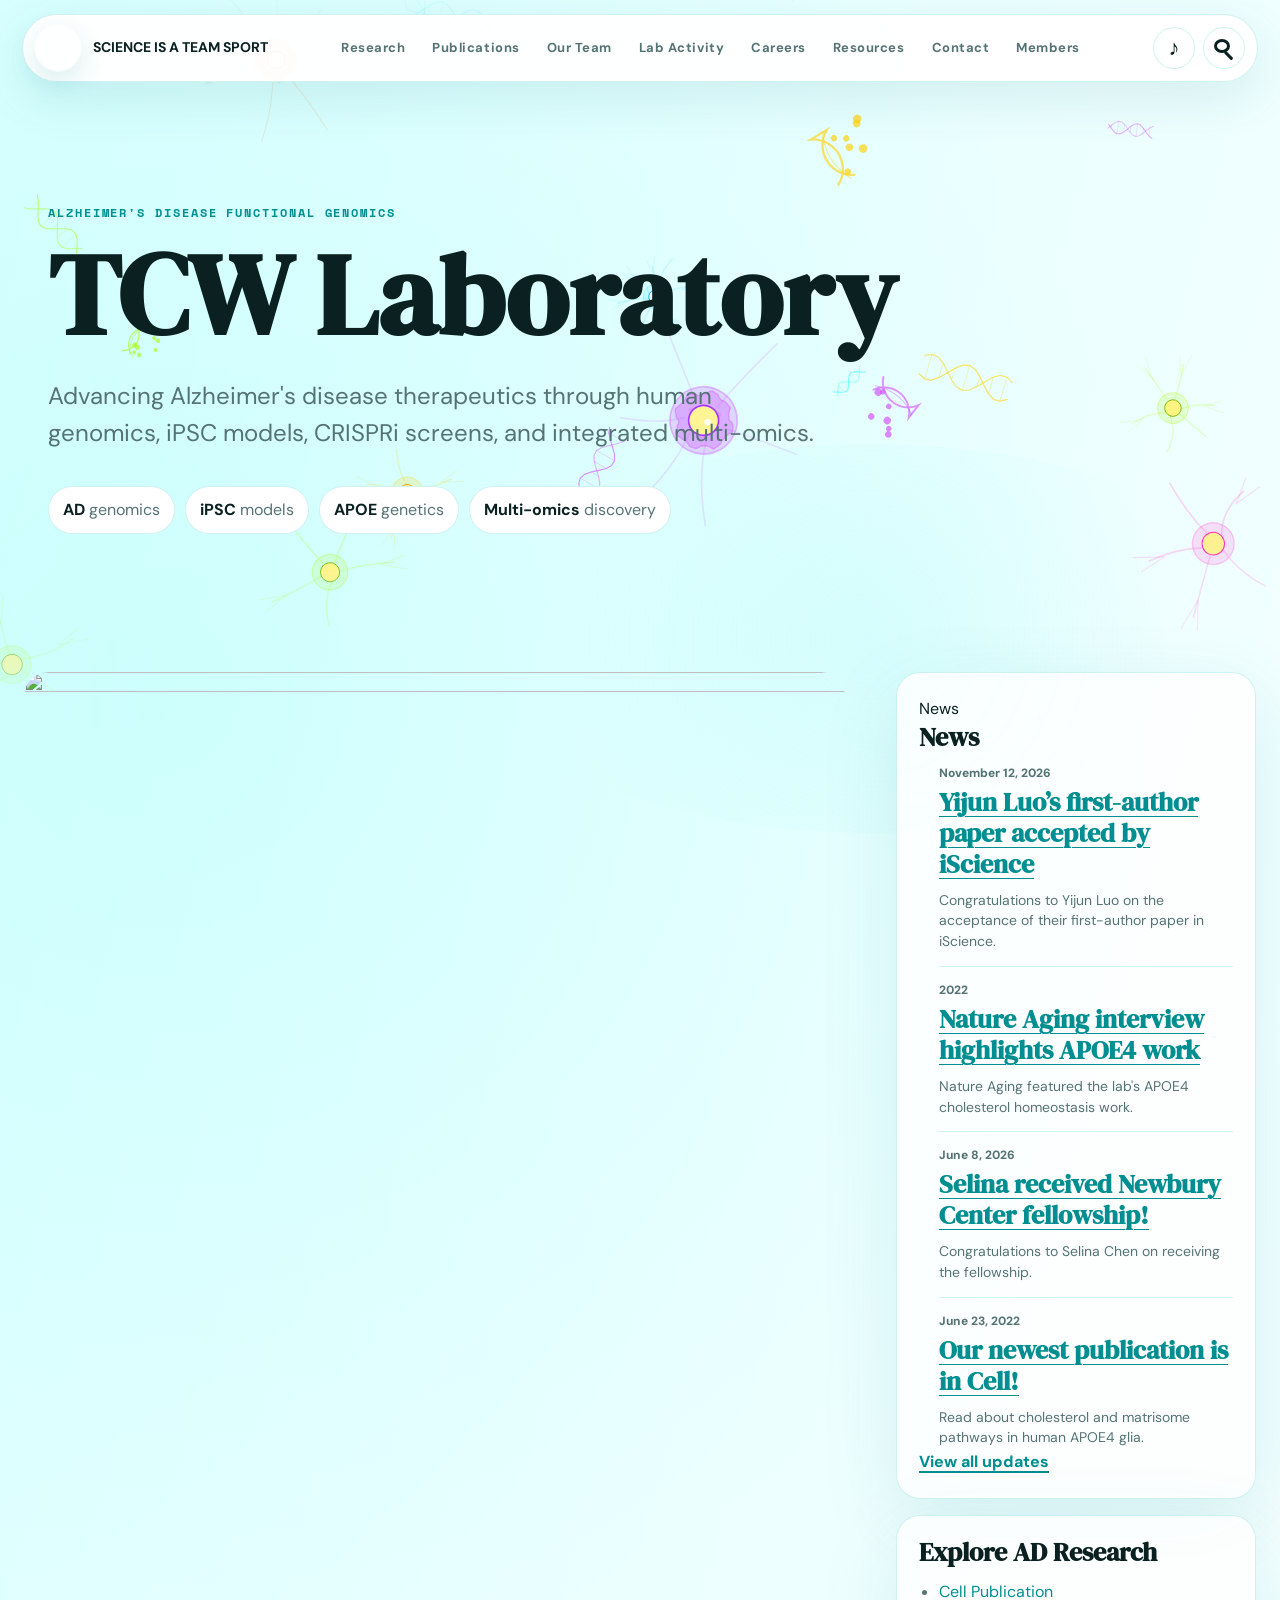
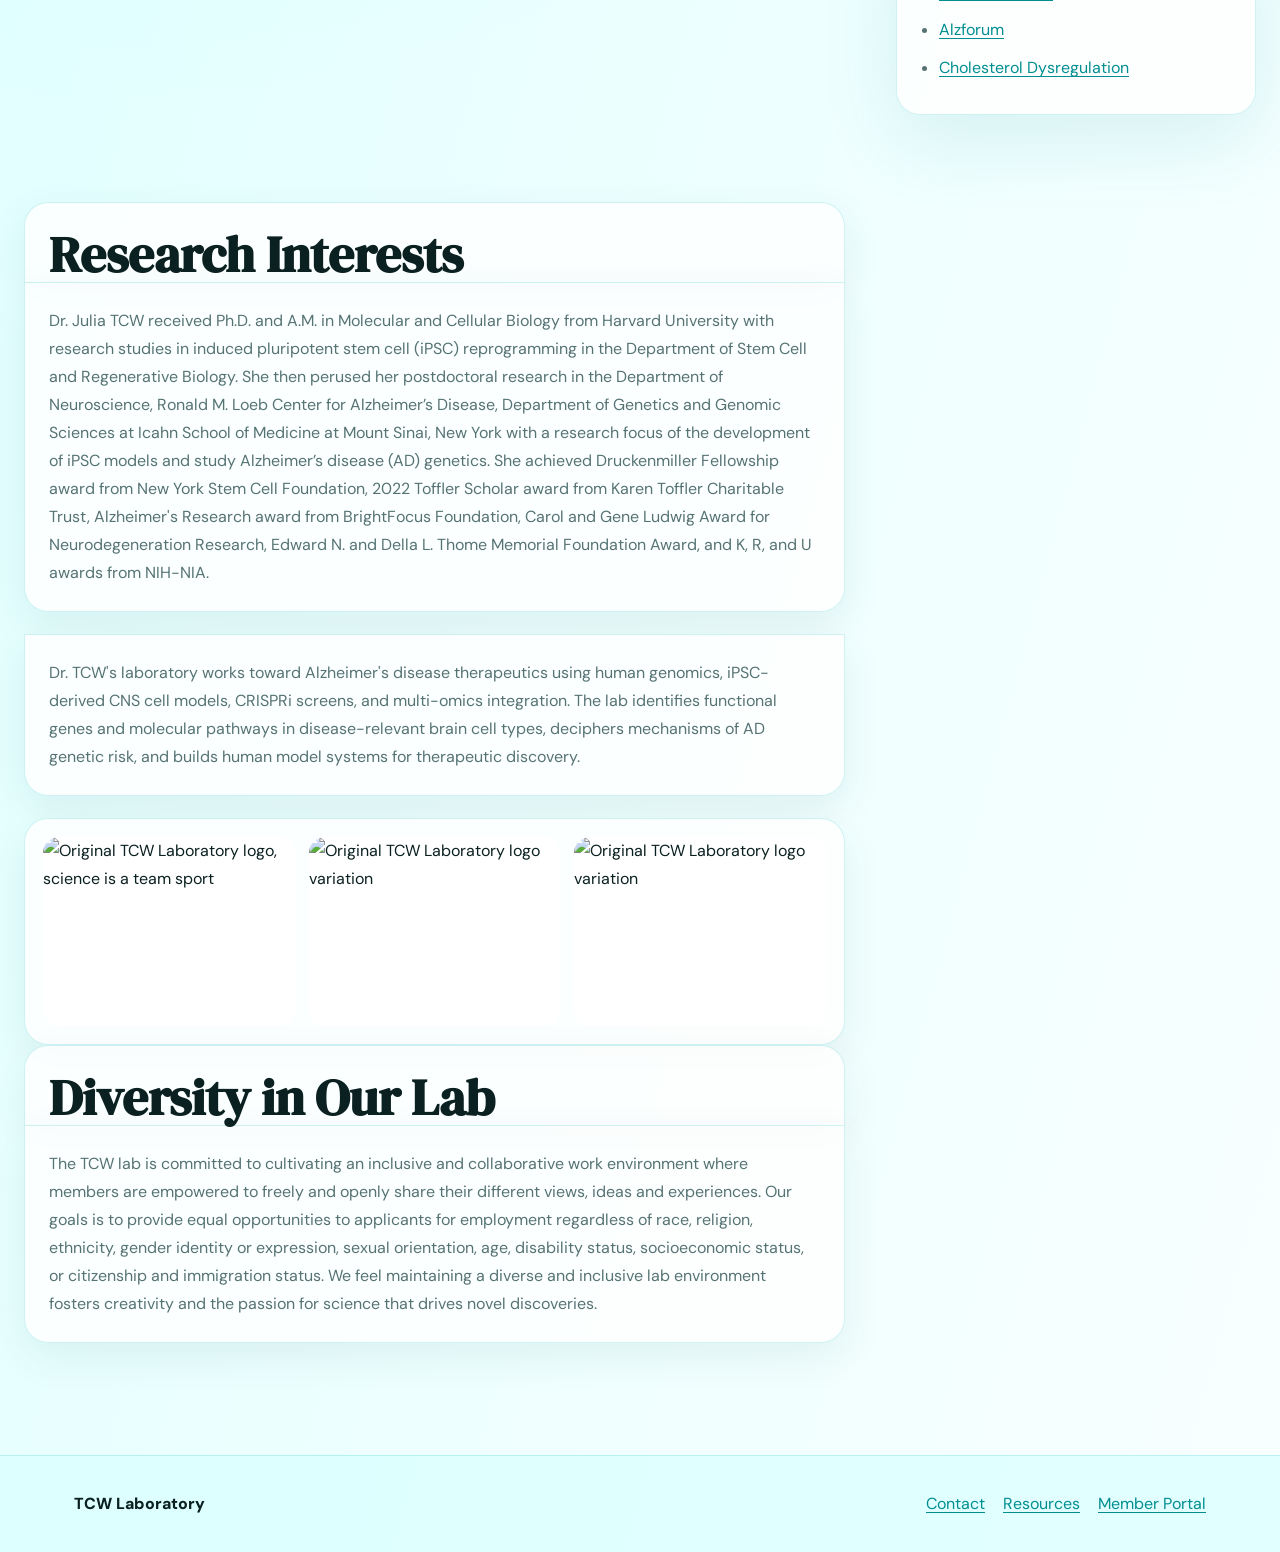
==== commit 04a9a81c: "Add Yijun Luo iScience acceptance news" ====
--- a/index.html
+++ b/index.html
@@ -90,6 +90,11 @@
         <h2 id="home-news-title">News</h2>
         <ul class="sidebar-news-list">
           <li>
+            <time>November 12, 2026</time>
+            <a href="posts/yijun-luo-first-author-paper-accepted-iscience/">Yijun Luo’s first-author paper accepted by iScience</a>
+            <p>Congratulations to Yijun Luo on the acceptance of their first-author paper in iScience.</p>
+          </li>
+          <li>
             <time>2022</time>
             <a href="https://www.nature.com/articles/s43587-022-00256-2.epdf?sharing_token=GrUQ68XperuvW8iguf1MMdRgN0jAjWel9jnR3ZoTv0Pnvp0rwzcstVsDzMecyAHcFbe-FD23JvAay-bQAYgo06TgH6niiUEuX54lyopUMKMM7nhMa8x1OG311rOZaKUXClm1imnT-lPUwXIr7tibKD42dQ9bdgnknlqXozRS3X0%3D">Nature Aging interview highlights APOE4 work</a>
             <p>Nature Aging featured the lab's APOE4 cholesterol homeostasis work.</p>
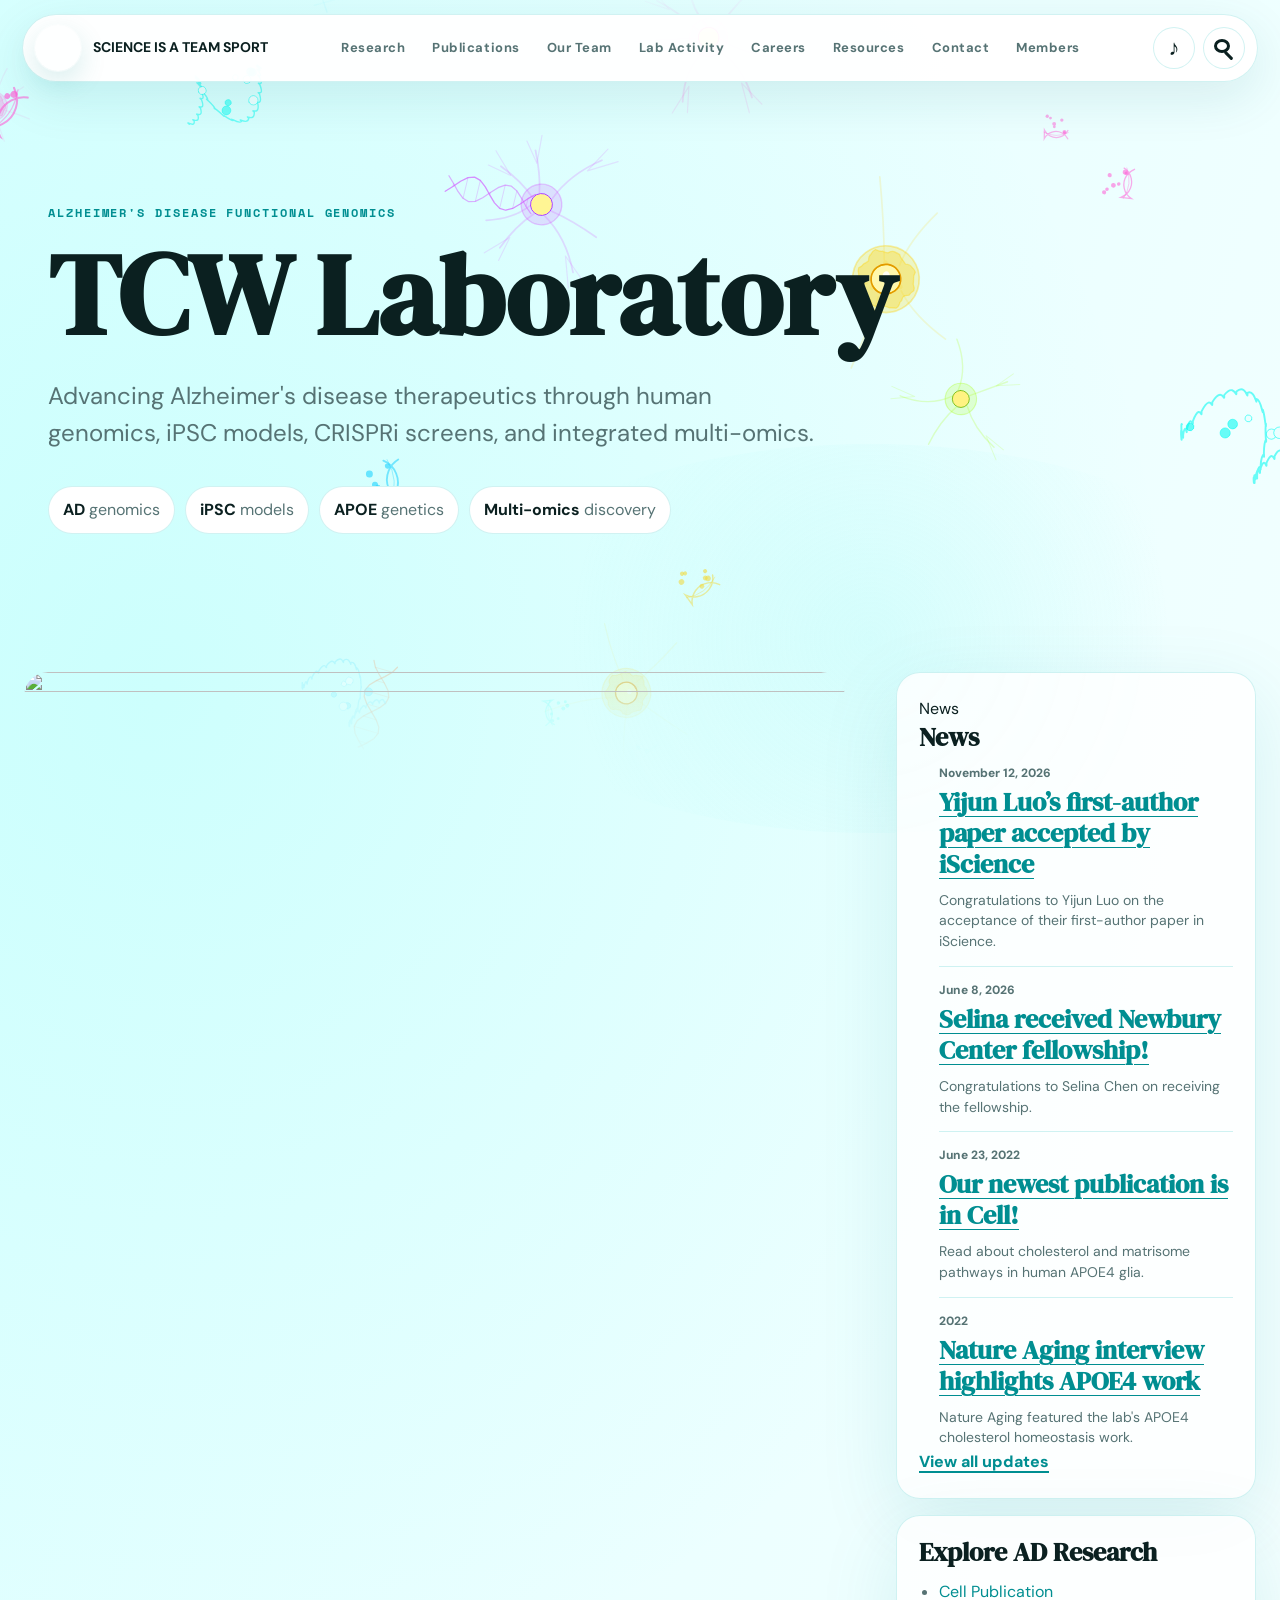
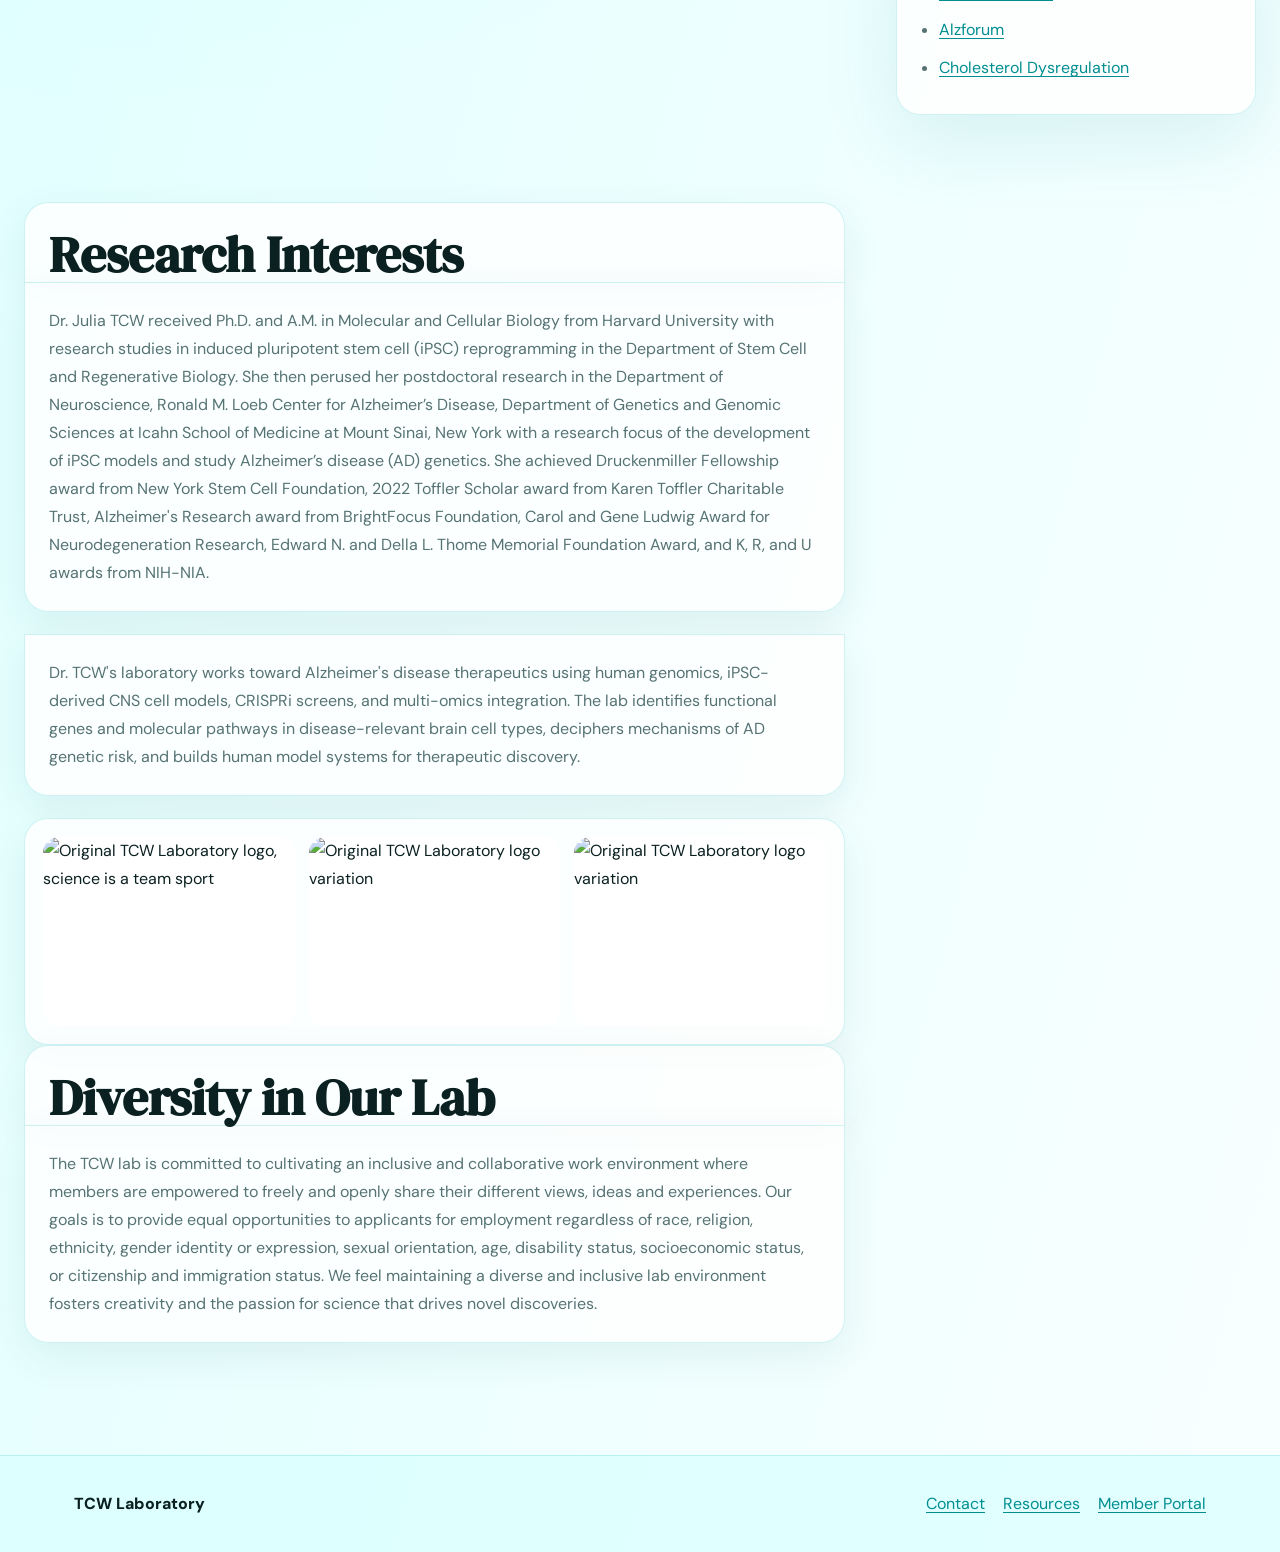
==== commit 817391a2: "Change order of News in Homepage" ====
--- a/index.html
+++ b/index.html
@@ -95,11 +95,6 @@
             <p>Congratulations to Yijun Luo on the acceptance of their first-author paper in iScience.</p>
           </li>
           <li>
-            <time>2022</time>
-            <a href="https://www.nature.com/articles/s43587-022-00256-2.epdf?sharing_token=GrUQ68XperuvW8iguf1MMdRgN0jAjWel9jnR3ZoTv0Pnvp0rwzcstVsDzMecyAHcFbe-FD23JvAay-bQAYgo06TgH6niiUEuX54lyopUMKMM7nhMa8x1OG311rOZaKUXClm1imnT-lPUwXIr7tibKD42dQ9bdgnknlqXozRS3X0%3D">Nature Aging interview highlights APOE4 work</a>
-            <p>Nature Aging featured the lab's APOE4 cholesterol homeostasis work.</p>
-          </li>
-          <li>
             <time>June 8, 2026</time>
             <a href="posts/selina-received-newbury-center-fellowship/">Selina received Newbury Center fellowship!</a>
             <p>Congratulations to Selina Chen on receiving the fellowship.</p>
@@ -108,6 +103,11 @@
             <time>June 23, 2022</time>
             <a href="posts/analysis-of-cholesterol-and-matrisome-pathways-in-glia-is-published-in-molecular-cell/">Our newest publication is in Cell!</a>
             <p>Read about cholesterol and matrisome pathways in human APOE4 glia.</p>
+          </li>
+          <li>   
+            <time>2022</time>
+            <a href="https://www.nature.com/articles/s43587-022-00256-2.epdf?sharing_token=GrUQ68XperuvW8iguf1MMdRgN0jAjWel9jnR3ZoTv0Pnvp0rwzcstVsDzMecyAHcFbe-FD23JvAay-bQAYgo06TgH6niiUEuX54lyopUMKMM7nhMa8x1OG311rOZaKUXClm1imnT-lPUwXIr7tibKD42dQ9bdgnknlqXozRS3X0%3D">Nature Aging interview highlights APOE4 work</a>
+            <p>Nature Aging featured the lab's APOE4 cholesterol homeostasis work.</p>
           </li>
         </ul>
         <a class="text-link" href="ourteam/activity/">View all updates</a>
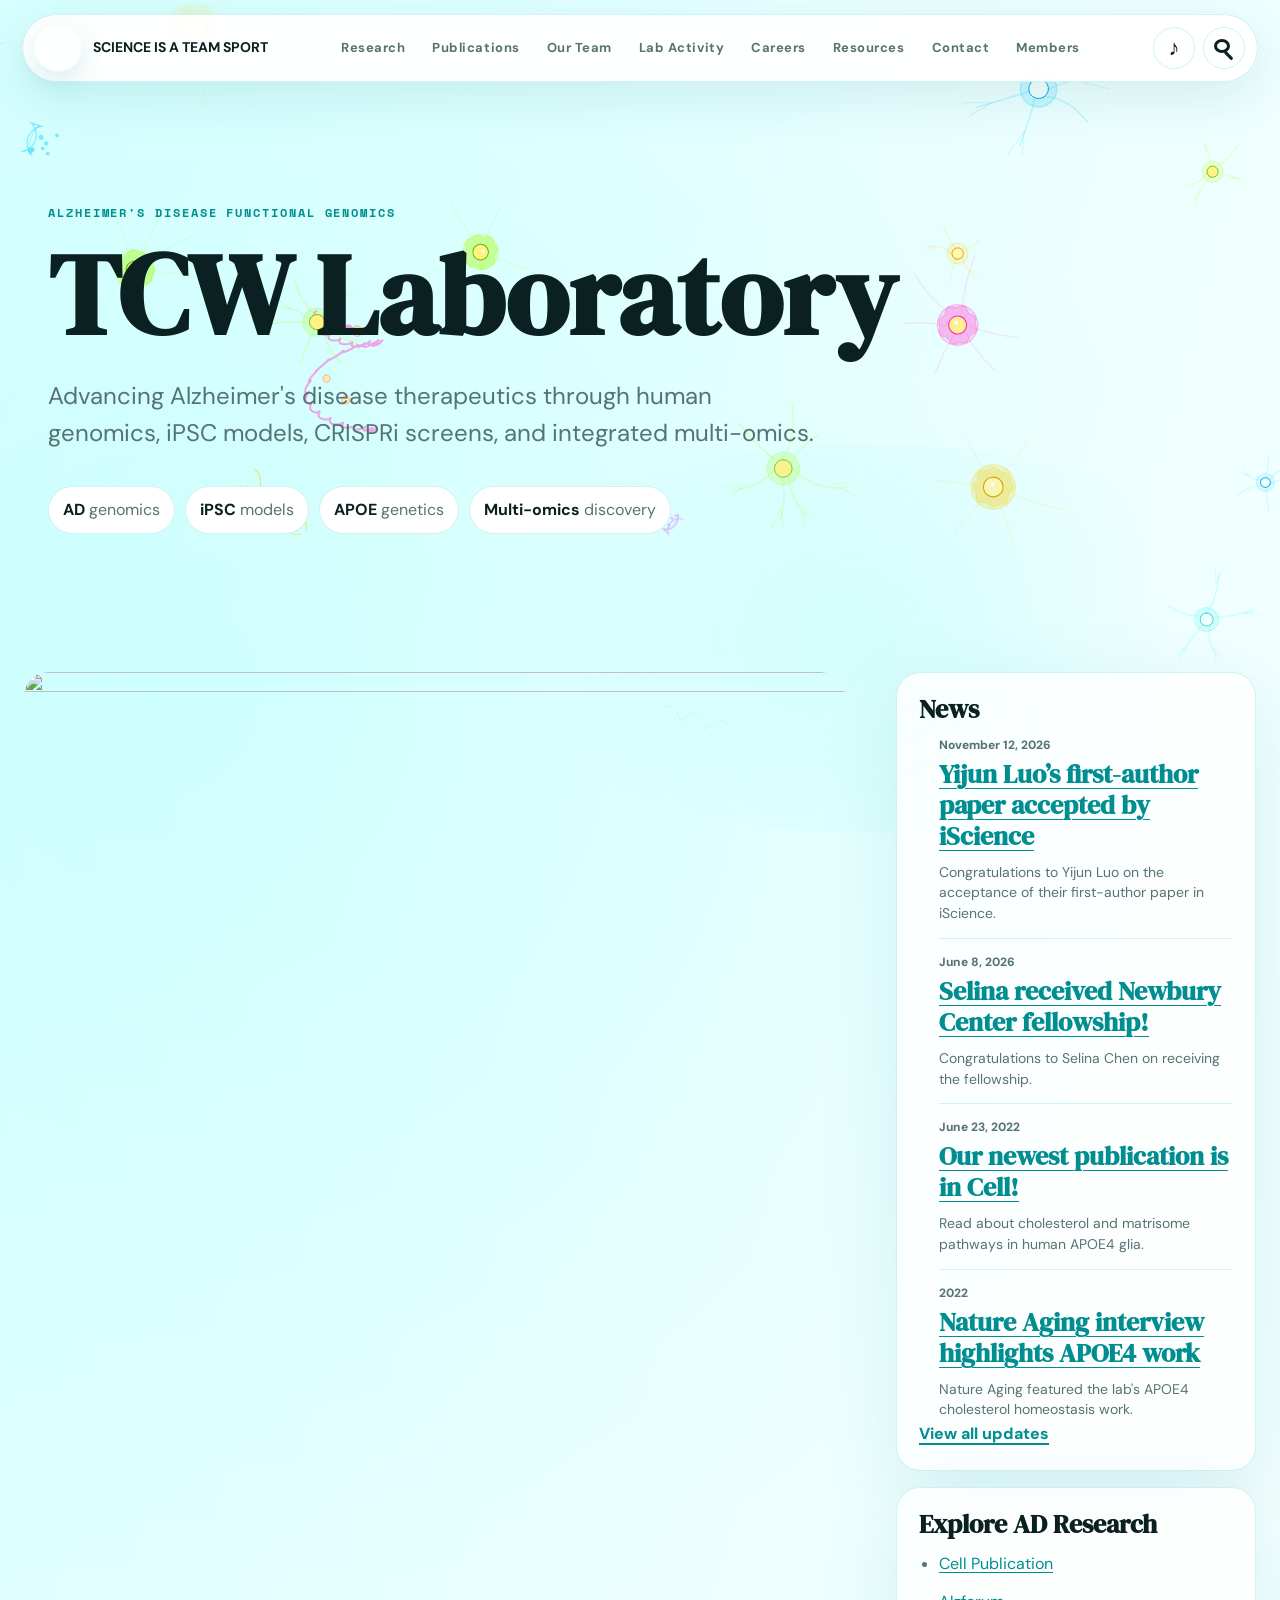
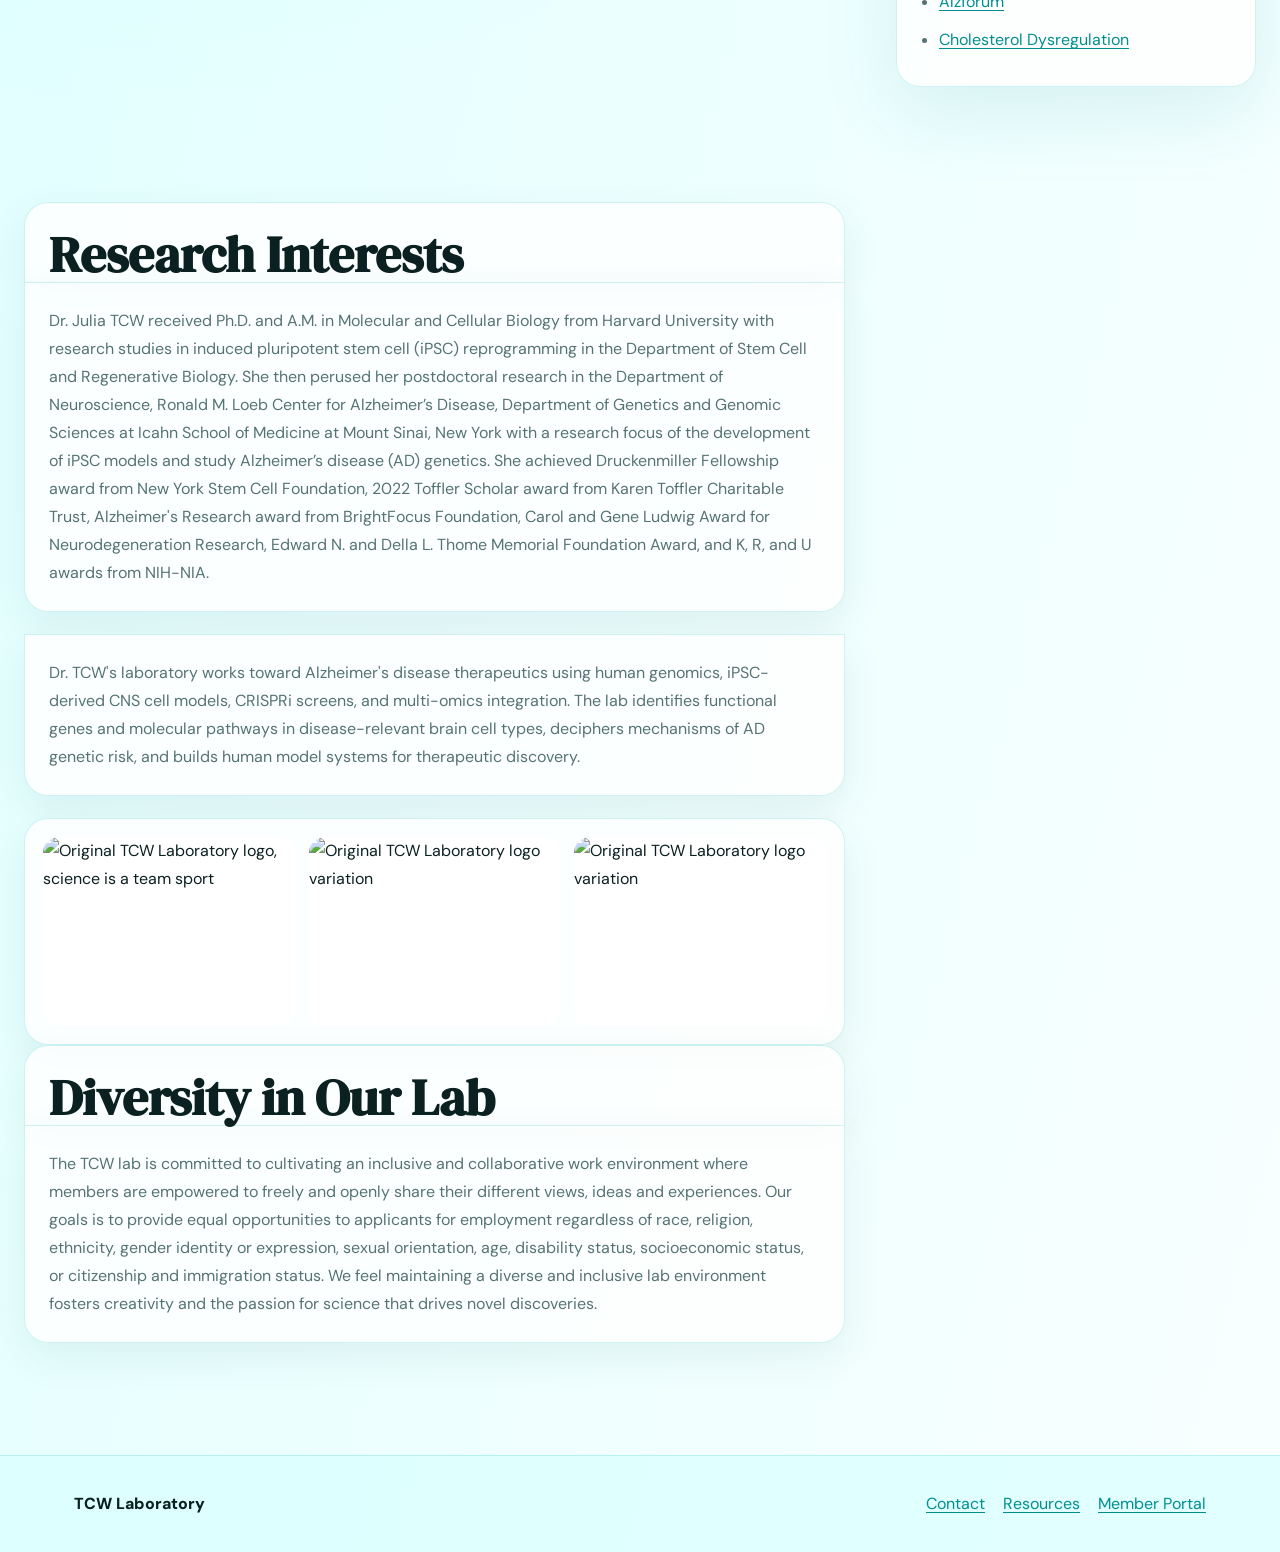
==== commit 4ea0cd7c: "Sidebar News minimal change" ====
--- a/index.html
+++ b/index.html
@@ -86,7 +86,7 @@
         
     <aside class="sidebar-stack" aria-label="Explore more">
       <section class="sidebar-card" aria-labelledby="home-news-title">
-        <div class="section-kicker">News</div>
+        
         <h2 id="home-news-title">News</h2>
         <ul class="sidebar-news-list">
           <li>
